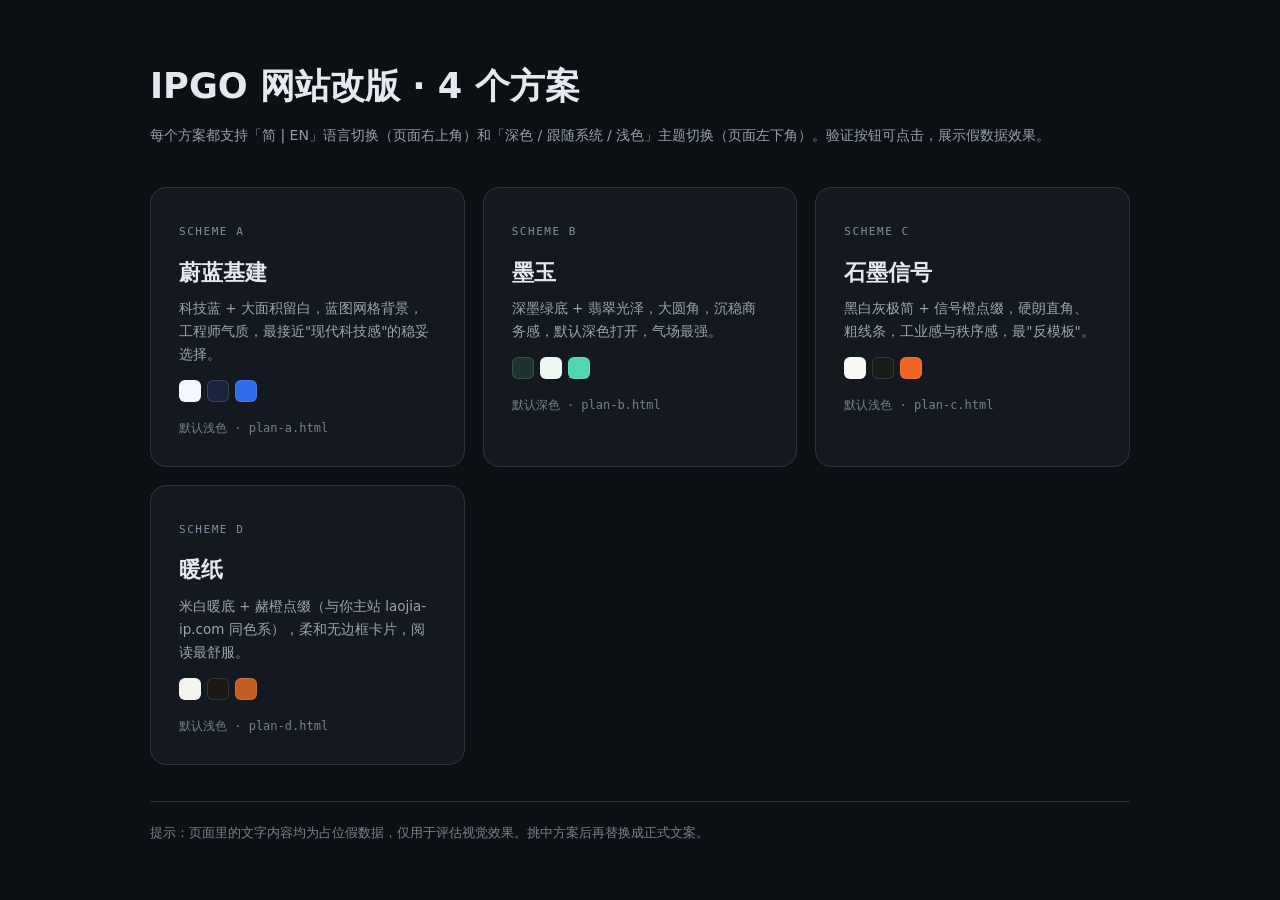
==== index.html @ 7c4a6e6f "init: 预览中心首页" ====
<!doctype html>
<html lang="zh-CN">
<head>
<meta charset="utf-8">
<meta name="viewport" content="width=device-width, initial-scale=1">
<title>IPGO 网站改版 · 方案预览中心</title>
<style>
  * { box-sizing: border-box; margin: 0; padding: 0; }
  body {
    font-family: system-ui, "Segoe UI", "PingFang SC", "Microsoft YaHei", sans-serif;
    background: oklch(0.17 0.01 250); color: oklch(0.93 0.01 250);
    min-height: 100vh; display: grid; place-items: center;
    padding: 48px 20px; line-height: 1.7;
  }
  main { width: min(980px, 100%); }
  h1 { font-size: clamp(1.6rem, 3vw, 2.2rem); font-weight: 800; margin-bottom: 8px; }
  .sub { color: oklch(0.7 0.02 250); font-size: 14px; margin-bottom: 40px; }
  .grid { display: grid; grid-template-columns: repeat(auto-fit, minmax(300px, 1fr)); gap: 18px; }
  a.plan {
    display: block; border: 1px solid oklch(0.32 0.02 250); border-radius: 16px;
    padding: 28px; color: inherit; text-decoration: none;
    background: oklch(0.21 0.015 250);
    transition: transform .2s ease, border-color .2s ease;
  }
  a.plan:hover { transform: translateY(-4px); border-color: oklch(0.6 0.1 250); }
  .tag { font-family: ui-monospace, Consolas, monospace; font-size: 11px; letter-spacing: .14em; color: oklch(0.65 0.03 250); text-transform: uppercase; }
  .name { font-size: 22px; font-weight: 700; margin: 10px 0 6px; }
  .desc { font-size: 13.5px; color: oklch(0.72 0.02 250); }
  .meta { margin-top: 16px; font-size: 12px; color: oklch(0.6 0.02 250); font-family: ui-monospace, Consolas, monospace; }
  .swatches { display: flex; gap: 6px; margin-top: 14px; }
  .swatches i { width: 22px; height: 22px; border-radius: 6px; display: block; border: 1px solid rgba(255,255,255,.12); }
  .tips { margin-top: 36px; font-size: 13px; color: oklch(0.6 0.02 250); border-top: 1px solid oklch(0.3 0.02 250); padding-top: 20px; }
</style>
</head>
<body>
<main>
  <h1>IPGO 网站改版 · 4 个方案</h1>
  <p class="sub">每个方案都支持「简 | EN」语言切换（页面右上角）和「深色 / 跟随系统 / 浅色」主题切换（页面左下角）。验证按钮可点击，展示假数据效果。</p>
  <div class="grid">
    <a class="plan" href="plan-a.html">
      <span class="tag">Scheme A</span>
      <div class="name">蔚蓝基建</div>
      <p class="desc">科技蓝 + 大面积留白，蓝图网格背景，工程师气质，最接近"现代科技感"的稳妥选择。</p>
      <div class="swatches"><i style="background:#f4f7fd"></i><i style="background:#1c2440"></i><i style="background:#2f6bed"></i></div>
      <p class="meta">默认浅色 · plan-a.html</p>
    </a>
    <a class="plan" href="plan-b.html">
      <span class="tag">Scheme B</span>
      <div class="name">墨玉</div>
      <p class="desc">深墨绿底 + 翡翠光泽，大圆角，沉稳商务感，默认深色打开，气场最强。</p>
      <div class="swatches"><i style="background:#1d3331"></i><i style="background:#eef6f3"></i><i style="background:#4fd6b4"></i></div>
      <p class="meta">默认深色 · plan-b.html</p>
    </a>
    <a class="plan" href="plan-c.html">
      <span class="tag">Scheme C</span>
      <div class="name">石墨信号</div>
      <p class="desc">黑白灰极简 + 信号橙点缀，硬朗直角、粗线条，工业感与秩序感，最"反模板"。</p>
      <div class="swatches"><i style="background:#f7f7f5"></i><i style="background:#1b1b1a"></i><i style="background:#f06423"></i></div>
      <p class="meta">默认浅色 · plan-c.html</p>
    </a>
    <a class="plan" href="plan-d.html">
      <span class="tag">Scheme D</span>
      <div class="name">暖纸</div>
      <p class="desc">米白暖底 + 赭橙点缀（与你主站 laojia-ip.com 同色系），柔和无边框卡片，阅读最舒服。</p>
      <div class="swatches"><i style="background:#f5f3f0"></i><i style="background:#1a1714"></i><i style="background:#c45c26"></i></div>
      <p class="meta">默认浅色 · plan-d.html</p>
    </a>
  </div>
  <p class="tips">提示：页面里的文字内容均为占位假数据，仅用于评估视觉效果。挑中方案后再替换成正式文案。</p>
</main>
</body>
</html>
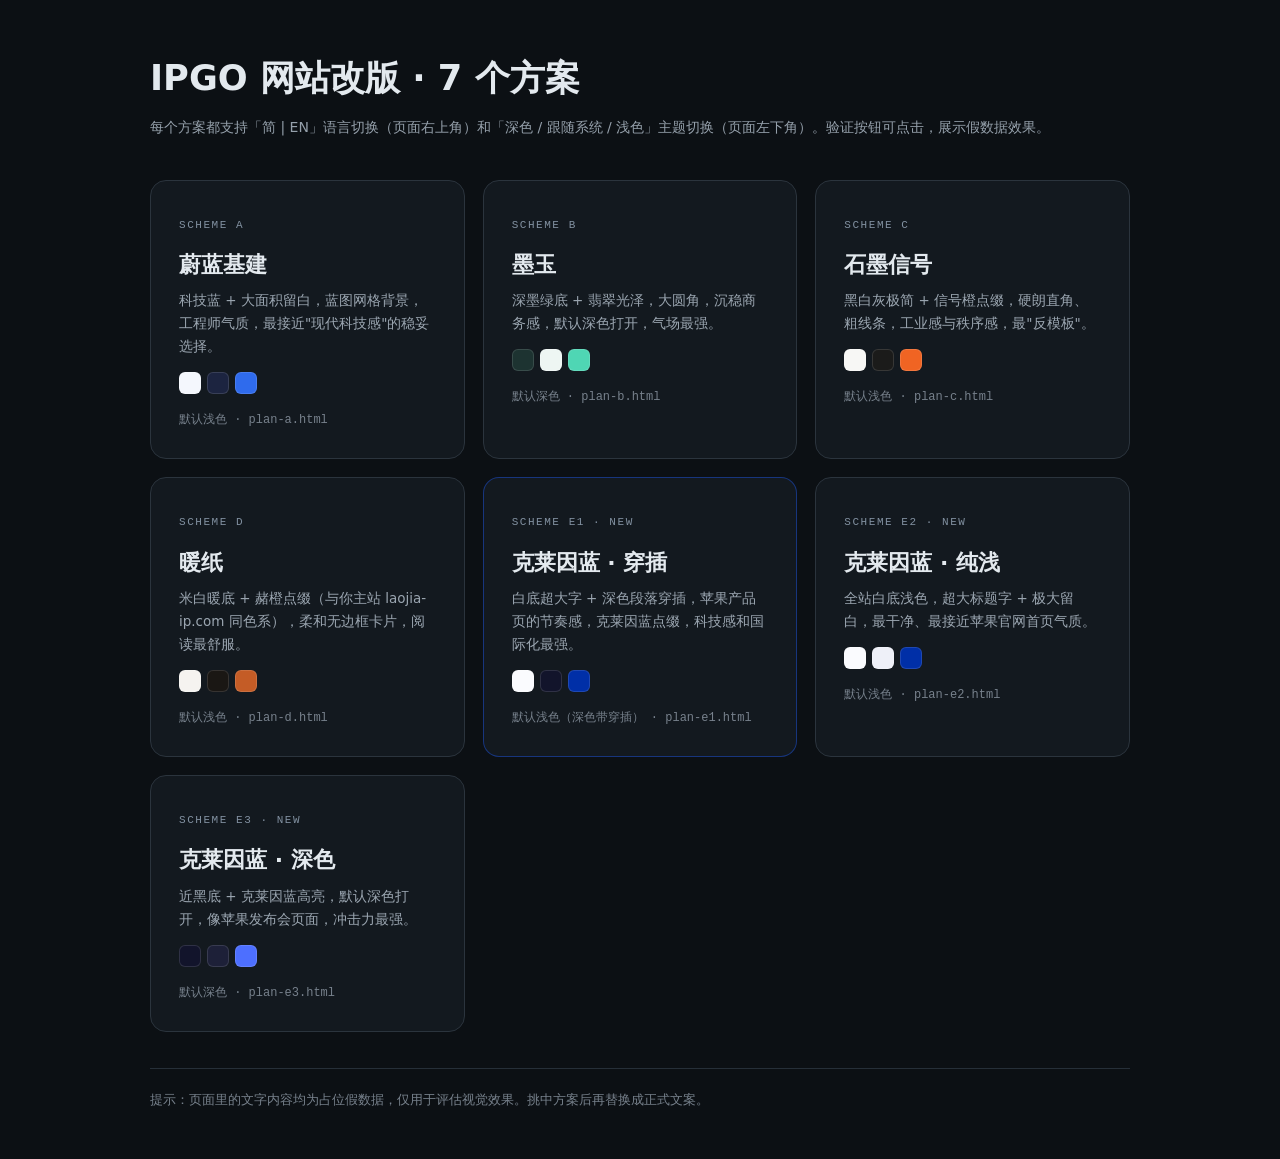
==== commit ac2ff056: "update: index.html" ====
--- a/index.html
+++ b/index.html
@@ -34,7 +34,7 @@
 </head>
 <body>
 <main>
-  <h1>IPGO 网站改版 · 4 个方案</h1>
+  <h1>IPGO 网站改版 · 7 个方案</h1>
   <p class="sub">每个方案都支持「简 | EN」语言切换（页面右上角）和「深色 / 跟随系统 / 浅色」主题切换（页面左下角）。验证按钮可点击，展示假数据效果。</p>
   <div class="grid">
     <a class="plan" href="plan-a.html">
@@ -65,6 +65,27 @@
       <div class="swatches"><i style="background:#f5f3f0"></i><i style="background:#1a1714"></i><i style="background:#c45c26"></i></div>
       <p class="meta">默认浅色 · plan-d.html</p>
     </a>
+    <a class="plan" href="plan-e1.html" style="border-color: oklch(0.45 0.19 264 / .6)">
+      <span class="tag">Scheme E1 · New</span>
+      <div class="name">克莱因蓝 · 穿插</div>
+      <p class="desc">白底超大字 + 深色段落穿插，苹果产品页的节奏感，克莱因蓝点缀，科技感和国际化最强。</p>
+      <div class="swatches"><i style="background:#fafbfe"></i><i style="background:#12142b"></i><i style="background:#002fa7"></i></div>
+      <p class="meta">默认浅色（深色带穿插） · plan-e1.html</p>
+    </a>
+    <a class="plan" href="plan-e2.html">
+      <span class="tag">Scheme E2 · New</span>
+      <div class="name">克莱因蓝 · 纯浅</div>
+      <p class="desc">全站白底浅色，超大标题字 + 极大留白，最干净、最接近苹果官网首页气质。</p>
+      <div class="swatches"><i style="background:#fafbfe"></i><i style="background:#eef0f8"></i><i style="background:#002fa7"></i></div>
+      <p class="meta">默认浅色 · plan-e2.html</p>
+    </a>
+    <a class="plan" href="plan-e3.html">
+      <span class="tag">Scheme E3 · New</span>
+      <div class="name">克莱因蓝 · 深色</div>
+      <p class="desc">近黑底 + 克莱因蓝高亮，默认深色打开，像苹果发布会页面，冲击力最强。</p>
+      <div class="swatches"><i style="background:#12142b"></i><i style="background:#1d2038"></i><i style="background:#4d6fff"></i></div>
+      <p class="meta">默认深色 · plan-e3.html</p>
+    </a>
   </div>
   <p class="tips">提示：页面里的文字内容均为占位假数据，仅用于评估视觉效果。挑中方案后再替换成正式文案。</p>
 </main>
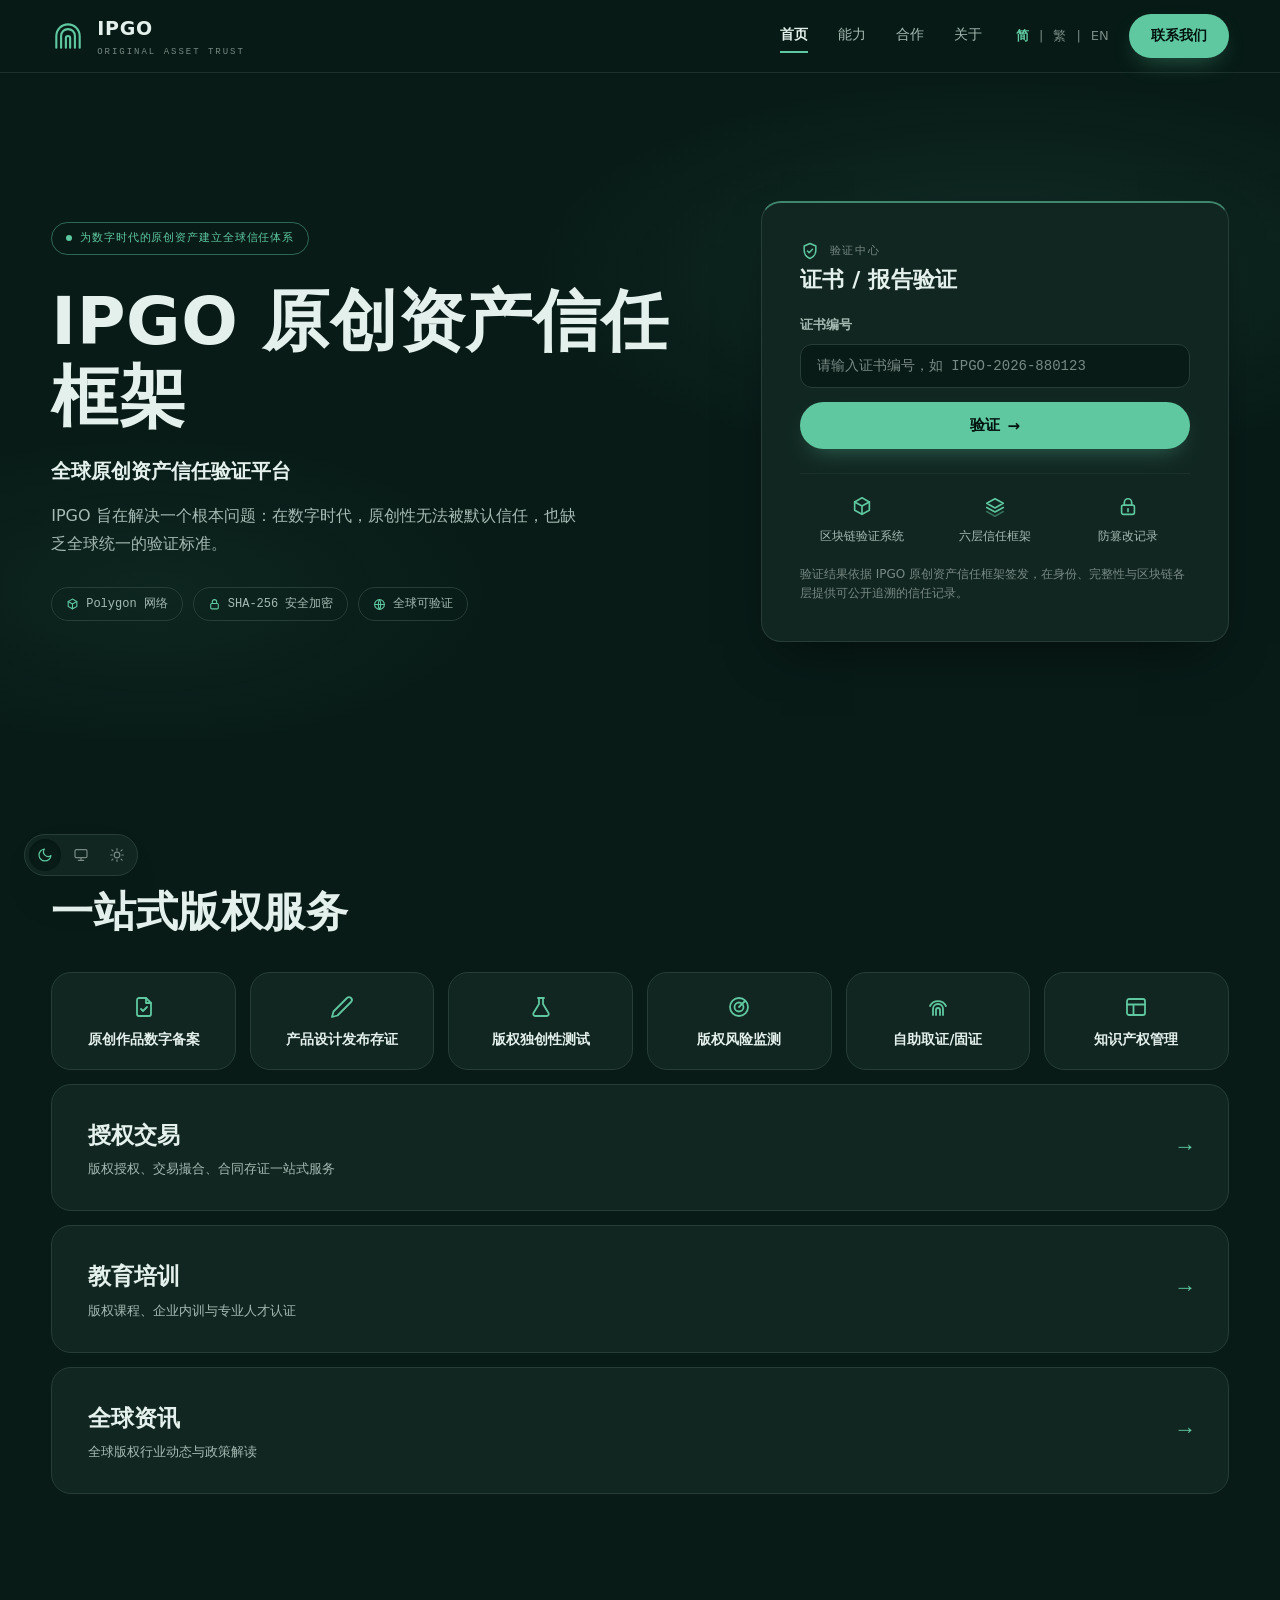
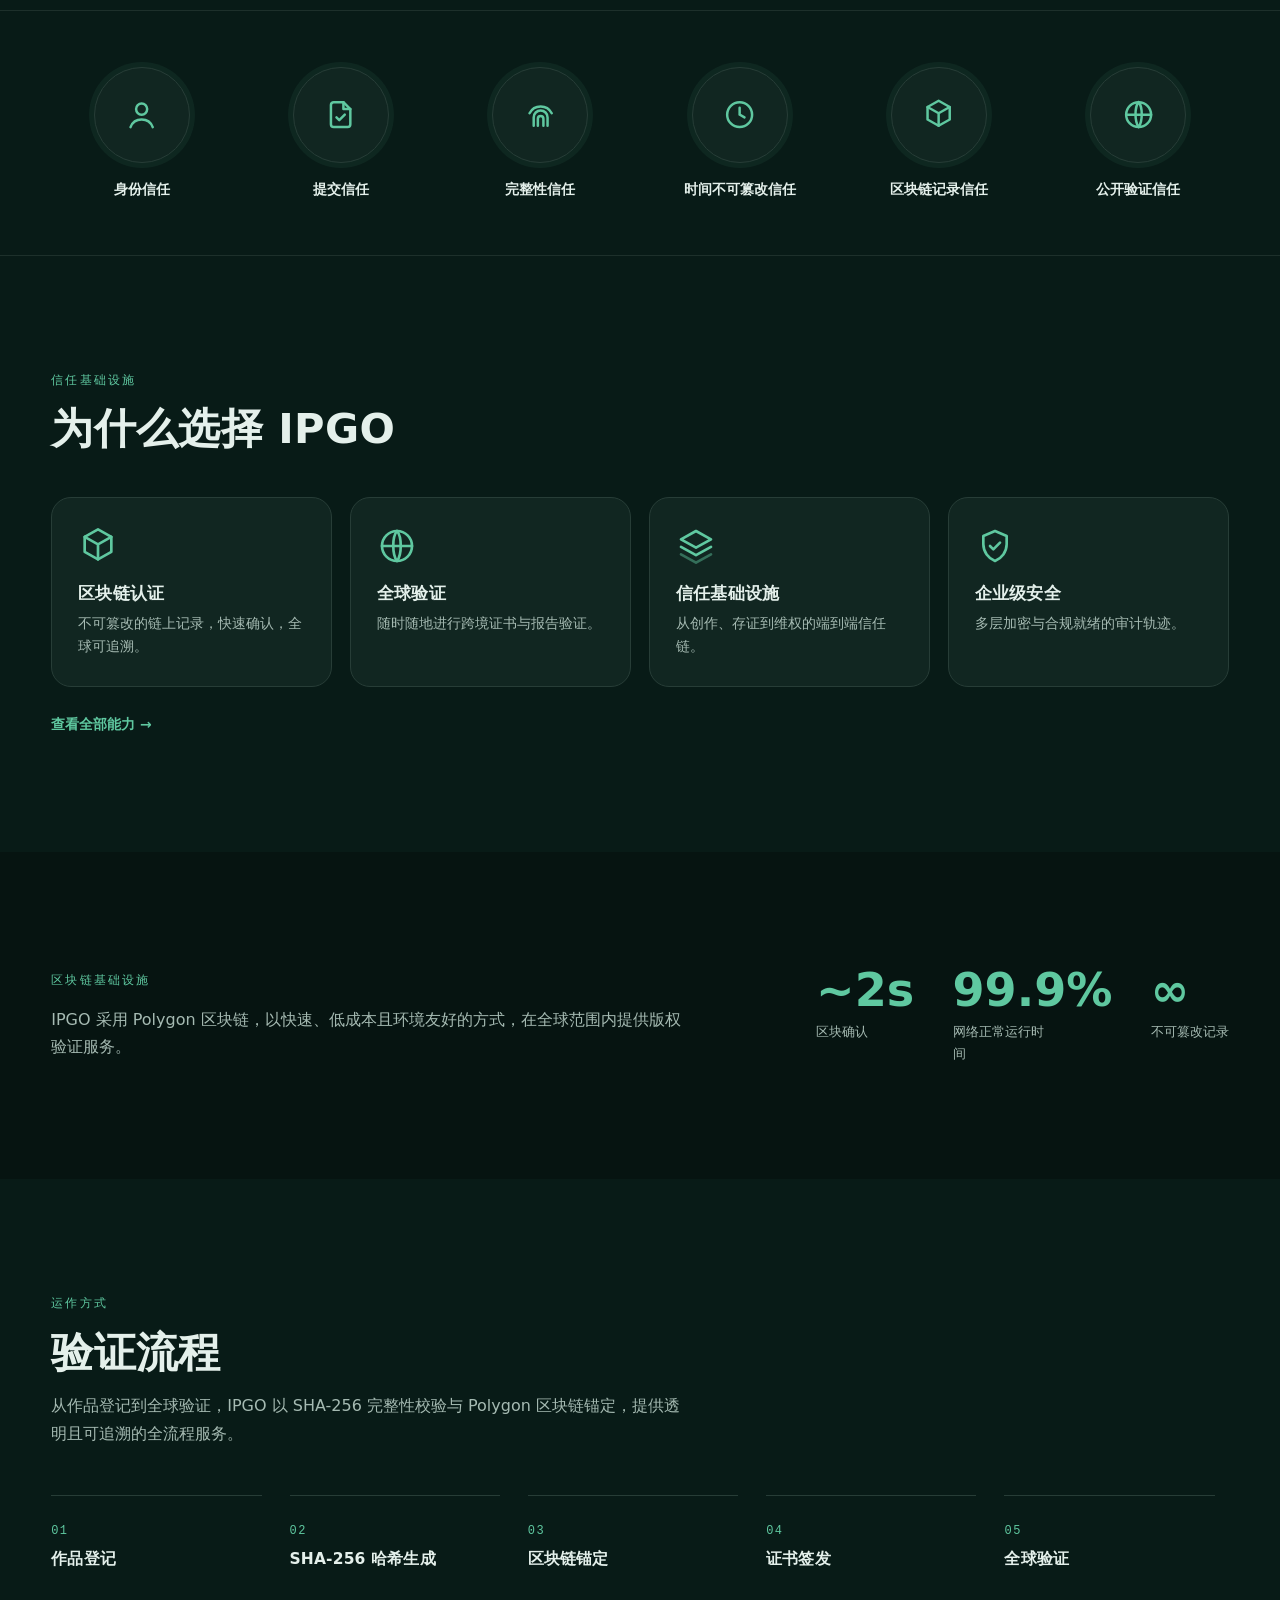
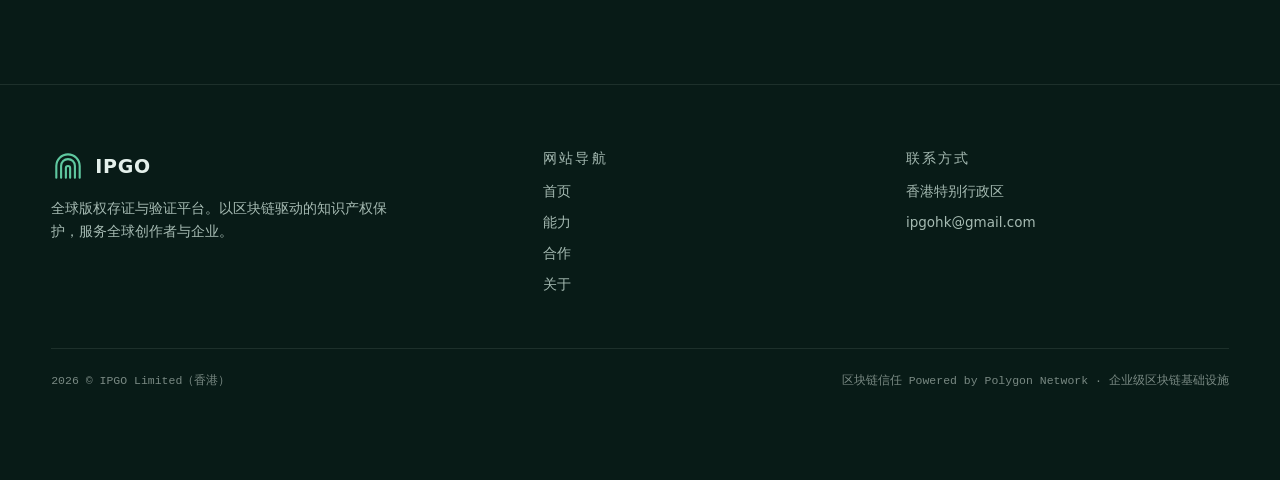
==== commit f27c83d6: "正式站上线：墨玉主题 4 页（首页/能力/合作/关于，三语言），移除全部预览方案页" ====
--- a/index.html
+++ b/index.html
@@ -1,93 +1,260 @@
 <!doctype html>
-<html lang="zh-CN">
+<html lang="zh-CN" data-default-theme="dark">
 <head>
 <meta charset="utf-8">
 <meta name="viewport" content="width=device-width, initial-scale=1">
-<title>IPGO 网站改版 · 方案预览中心</title>
-<style>
-  * { box-sizing: border-box; margin: 0; padding: 0; }
-  body {
-    font-family: system-ui, "Segoe UI", "PingFang SC", "Microsoft YaHei", sans-serif;
-    background: oklch(0.17 0.01 250); color: oklch(0.93 0.01 250);
-    min-height: 100vh; display: grid; place-items: center;
-    padding: 48px 20px; line-height: 1.7;
-  }
-  main { width: min(980px, 100%); }
-  h1 { font-size: clamp(1.6rem, 3vw, 2.2rem); font-weight: 800; margin-bottom: 8px; }
-  .sub { color: oklch(0.7 0.02 250); font-size: 14px; margin-bottom: 40px; }
-  .grid { display: grid; grid-template-columns: repeat(auto-fit, minmax(300px, 1fr)); gap: 18px; }
-  a.plan {
-    display: block; border: 1px solid oklch(0.32 0.02 250); border-radius: 16px;
-    padding: 28px; color: inherit; text-decoration: none;
-    background: oklch(0.21 0.015 250);
-    transition: transform .2s ease, border-color .2s ease;
-  }
-  a.plan:hover { transform: translateY(-4px); border-color: oklch(0.6 0.1 250); }
-  .tag { font-family: ui-monospace, Consolas, monospace; font-size: 11px; letter-spacing: .14em; color: oklch(0.65 0.03 250); text-transform: uppercase; }
-  .name { font-size: 22px; font-weight: 700; margin: 10px 0 6px; }
-  .desc { font-size: 13.5px; color: oklch(0.72 0.02 250); }
-  .meta { margin-top: 16px; font-size: 12px; color: oklch(0.6 0.02 250); font-family: ui-monospace, Consolas, monospace; }
-  .swatches { display: flex; gap: 6px; margin-top: 14px; }
-  .swatches i { width: 22px; height: 22px; border-radius: 6px; display: block; border: 1px solid rgba(255,255,255,.12); }
-  .tips { margin-top: 36px; font-size: 13px; color: oklch(0.6 0.02 250); border-top: 1px solid oklch(0.3 0.02 250); padding-top: 20px; }
-</style>
+<title>IPGO 原创资产信任框架 · 全球原创资产信任验证平台</title>
+<script>(function(){try{var t=localStorage.getItem('theme')||document.documentElement.getAttribute('data-default-theme')||'system';if(t==='light'||t==='dark')document.documentElement.setAttribute('data-theme',t);}catch(e){}})();</script>
+<link rel="stylesheet" href="assets/base.css">
+<link rel="stylesheet" href="assets/scheme.css">
 </head>
 <body>
-<main>
-  <h1>IPGO 网站改版 · 7 个方案</h1>
-  <p class="sub">每个方案都支持「简 | EN」语言切换（页面右上角）和「深色 / 跟随系统 / 浅色」主题切换（页面左下角）。验证按钮可点击，展示假数据效果。</p>
-  <div class="grid">
-    <a class="plan" href="plan-a.html">
-      <span class="tag">Scheme A</span>
-      <div class="name">蔚蓝基建</div>
-      <p class="desc">科技蓝 + 大面积留白，蓝图网格背景，工程师气质，最接近"现代科技感"的稳妥选择。</p>
-      <div class="swatches"><i style="background:#f4f7fd"></i><i style="background:#1c2440"></i><i style="background:#2f6bed"></i></div>
-      <p class="meta">默认浅色 · plan-a.html</p>
+
+<header class="site-header">
+  <div class="container">
+    <a class="brand" href="index.html">
+      <svg class="brand-mark" viewBox="0 0 32 32" fill="none" stroke="currentColor" stroke-width="2" stroke-linecap="round">
+        <path d="M5 27V16a11 11 0 0 1 22 0v11"/>
+        <path d="M9.5 27V16a6.5 6.5 0 0 1 13 0v11"/>
+        <path d="M14 27v-9a2 2 0 0 1 4 0v9"/>
+      </svg>
+      <span><span class="brand-name">IPGO</span><span class="brand-sub">Original Asset Trust</span></span>
     </a>
-    <a class="plan" href="plan-b.html">
-      <span class="tag">Scheme B</span>
-      <div class="name">墨玉</div>
-      <p class="desc">深墨绿底 + 翡翠光泽，大圆角，沉稳商务感，默认深色打开，气场最强。</p>
-      <div class="swatches"><i style="background:#1d3331"></i><i style="background:#eef6f3"></i><i style="background:#4fd6b4"></i></div>
-      <p class="meta">默认深色 · plan-b.html</p>
-    </a>
-    <a class="plan" href="plan-c.html">
-      <span class="tag">Scheme C</span>
-      <div class="name">石墨信号</div>
-      <p class="desc">黑白灰极简 + 信号橙点缀，硬朗直角、粗线条，工业感与秩序感，最"反模板"。</p>
-      <div class="swatches"><i style="background:#f7f7f5"></i><i style="background:#1b1b1a"></i><i style="background:#f06423"></i></div>
-      <p class="meta">默认浅色 · plan-c.html</p>
-    </a>
-    <a class="plan" href="plan-d.html">
-      <span class="tag">Scheme D</span>
-      <div class="name">暖纸</div>
-      <p class="desc">米白暖底 + 赭橙点缀（与你主站 laojia-ip.com 同色系），柔和无边框卡片，阅读最舒服。</p>
-      <div class="swatches"><i style="background:#f5f3f0"></i><i style="background:#1a1714"></i><i style="background:#c45c26"></i></div>
-      <p class="meta">默认浅色 · plan-d.html</p>
-    </a>
-    <a class="plan" href="plan-e1.html" style="border-color: oklch(0.45 0.19 264 / .6)">
-      <span class="tag">Scheme E1 · New</span>
-      <div class="name">克莱因蓝 · 穿插</div>
-      <p class="desc">白底超大字 + 深色段落穿插，苹果产品页的节奏感，克莱因蓝点缀，科技感和国际化最强。</p>
-      <div class="swatches"><i style="background:#fafbfe"></i><i style="background:#12142b"></i><i style="background:#002fa7"></i></div>
-      <p class="meta">默认浅色（深色带穿插） · plan-e1.html</p>
-    </a>
-    <a class="plan" href="plan-e2.html">
-      <span class="tag">Scheme E2 · New</span>
-      <div class="name">克莱因蓝 · 纯浅</div>
-      <p class="desc">全站白底浅色，超大标题字 + 极大留白，最干净、最接近苹果官网首页气质。</p>
-      <div class="swatches"><i style="background:#fafbfe"></i><i style="background:#eef0f8"></i><i style="background:#002fa7"></i></div>
-      <p class="meta">默认浅色 · plan-e2.html</p>
-    </a>
-    <a class="plan" href="plan-e3.html">
-      <span class="tag">Scheme E3 · New</span>
-      <div class="name">克莱因蓝 · 深色</div>
-      <p class="desc">近黑底 + 克莱因蓝高亮，默认深色打开，像苹果发布会页面，冲击力最强。</p>
-      <div class="swatches"><i style="background:#12142b"></i><i style="background:#1d2038"></i><i style="background:#4d6fff"></i></div>
-      <p class="meta">默认深色 · plan-e3.html</p>
-    </a>
+    <nav class="main-nav">
+      <a href="index.html" class="active" data-i18n="nav.home">首页</a>
+      <a href="capabilities.html" data-i18n="nav.cap">能力</a>
+      <a href="partnership.html" data-i18n="nav.partner">合作</a>
+      <a href="about.html" data-i18n="nav.about">关于</a>
+    </nav>
+    <div class="header-right">
+      <div class="lang-switch">
+        <button class="lang-btn active" data-lang="zh">简</button><span>|</span>
+        <button class="lang-btn" data-lang="tw">繁</button><span>|</span>
+        <button class="lang-btn" data-lang="en">EN</button>
+      </div>
+      <a class="btn btn-primary" href="mailto:ipgohk@gmail.com" data-i18n="header.cta">联系我们</a>
+    </div>
   </div>
-  <p class="tips">提示：页面里的文字内容均为占位假数据，仅用于评估视觉效果。挑中方案后再替换成正式文案。</p>
+</header>
+
+<main id="top">
+
+  <section class="hero" id="verify">
+    <div class="container">
+      <div class="rv">
+        <span class="badge" data-i18n="hero.badge">为数字时代的原创资产建立全球信任体系</span>
+        <h1 data-i18n="hero.title">IPGO 原创资产信任框架</h1>
+        <p class="hero-sub" data-i18n="hero.sub">全球原创资产信任验证平台</p>
+        <p class="hero-desc" data-i18n="hero.desc">IPGO 旨在解决一个根本问题：在数字时代，原创性无法被默认信任，也缺乏全球统一的验证标准。</p>
+        <div class="chips">
+          <span class="chip"><svg viewBox="0 0 24 24" fill="none" stroke="currentColor" stroke-width="2" stroke-linecap="round"><path d="M12 2l8 4.5v9L12 20l-8-4.5v-9z"/><path d="M12 11l8-4.5M12 11v9M12 11L4 6.5"/></svg><span data-i18n="hero.chip1">Polygon 网络</span></span>
+          <span class="chip"><svg viewBox="0 0 24 24" fill="none" stroke="currentColor" stroke-width="2" stroke-linecap="round"><rect x="5" y="10" width="14" height="10" rx="2"/><path d="M8 10V7a4 4 0 0 1 8 0v3"/></svg><span data-i18n="hero.chip2">SHA-256 安全加密</span></span>
+          <span class="chip"><svg viewBox="0 0 24 24" fill="none" stroke="currentColor" stroke-width="2" stroke-linecap="round"><circle cx="12" cy="12" r="9"/><path d="M3 12h18M12 3c3 3.5 3 14 0 18M12 3c-3 3.5-3 14 0 18"/></svg><span data-i18n="hero.chip3">全球可验证</span></span>
+        </div>
+      </div>
+
+      <div class="verify-card rv">
+        <div class="verify-card-head">
+          <svg viewBox="0 0 24 24" fill="none" stroke="currentColor" stroke-width="1.8" stroke-linecap="round" stroke-linejoin="round"><path d="M12 3l7 3v5c0 4.4-3 8.4-7 10-4-1.6-7-5.6-7-10V6z"/><path d="M9 12l2 2 4-4"/></svg>
+          <span class="card-kicker" data-i18n="card.kicker">验证中心</span>
+        </div>
+        <h3 data-i18n="card.title">证书 / 报告验证</h3>
+        <form id="verifyForm">
+          <label class="field-label" for="certNo" data-i18n="card.label">证书编号</label>
+          <input class="field-input" id="certNo" type="text" data-i18n-ph="card.ph" placeholder="请输入证书编号，如 IPGO-2026-880123">
+          <button class="btn btn-primary verify-btn" type="submit"><span data-i18n="card.btn">验证</span> →</button>
+        </form>
+        <div class="verify-result" id="verifyResult">
+          <div class="verify-result-inner">
+            <div class="result-box">
+              <div class="result-ok">
+                <svg viewBox="0 0 24 24" fill="none" stroke="currentColor" stroke-width="2" stroke-linecap="round" stroke-linejoin="round"><circle cx="12" cy="12" r="9"/><path d="M8.5 12.5l2.5 2.5 4.5-5"/></svg>
+                <span data-i18n="result.ok">验证通过</span>
+              </div>
+              <dl>
+                <dt data-i18n="result.no">证书编号</dt>
+                <dd>IPGO-2026-880123</dd>
+                <dd data-i18n="result.work">《星轨旅人》插画作品</dd>
+                <dd data-i18n="result.chain">已锚定 Polygon 区块 #78,452,190 · 2026-08-01 14:22</dd>
+                <dd data-i18n="result.hash">SHA-256 完整性校验一致</dd>
+              </dl>
+            </div>
+          </div>
+        </div>
+        <div class="mini-features">
+          <div class="mini-feature">
+            <svg viewBox="0 0 24 24" fill="none" stroke="currentColor" stroke-width="1.8" stroke-linecap="round" stroke-linejoin="round"><path d="M12 2l8 4.5v9L12 20l-8-4.5v-9z"/><path d="M12 11l8-4.5M12 11v9M12 11L4 6.5"/></svg>
+            <span data-i18n="card.f1">区块链验证系统</span>
+          </div>
+          <div class="mini-feature">
+            <svg viewBox="0 0 24 24" fill="none" stroke="currentColor" stroke-width="1.8" stroke-linecap="round" stroke-linejoin="round"><path d="M12 3l9 5-9 5-9-5z"/><path d="M3 12.5l9 5 9-5"/><path d="M3 17l9 5 9-5" opacity=".45"/></svg>
+            <span data-i18n="card.f2">六层信任框架</span>
+          </div>
+          <div class="mini-feature">
+            <svg viewBox="0 0 24 24" fill="none" stroke="currentColor" stroke-width="1.8" stroke-linecap="round" stroke-linejoin="round"><rect x="5" y="10" width="14" height="10" rx="2"/><path d="M8 10V7a4 4 0 0 1 8 0v3"/><path d="M12 14v3"/></svg>
+            <span data-i18n="card.f3">防篡改记录</span>
+          </div>
+        </div>
+        <p class="card-note" data-i18n="card.note">验证结果依据 IPGO 原创资产信任框架签发，在身份、完整性与区块链各层提供可公开追溯的信任记录。</p>
+      </div>
+    </div>
+  </section>
+
+  <section class="section" id="services">
+    <div class="container">
+      <p class="kicker rv" data-i18n="svc.kicker">服务入口</p>
+      <h2 class="section-title rv" data-i18n="svc.title">一站式版权服务</h2>
+      <div class="svc-grid rv" style="margin-top:36px">
+        <a class="svc-btn" href="javascript:void(0)">
+          <svg viewBox="0 0 24 24" fill="none" stroke="currentColor" stroke-width="1.8" stroke-linecap="round" stroke-linejoin="round"><path d="M14 3H7a2 2 0 0 0-2 2v14a2 2 0 0 0 2 2h10a2 2 0 0 0 2-2V8z"/><path d="M14 3v5h5"/><path d="M9 14l2 2 4-4"/></svg>
+          <span data-i18n="svc.1">原创作品数字备案</span>
+        </a>
+        <a class="svc-btn" href="javascript:void(0)">
+          <svg viewBox="0 0 24 24" fill="none" stroke="currentColor" stroke-width="1.8" stroke-linecap="round" stroke-linejoin="round"><path d="M17 3a2.8 2.8 0 1 1 4 4L7.5 20.5 2 22l1.5-5.5z"/></svg>
+          <span data-i18n="svc.2">产品设计发布存证</span>
+        </a>
+        <a class="svc-btn" href="javascript:void(0)">
+          <svg viewBox="0 0 24 24" fill="none" stroke="currentColor" stroke-width="1.8" stroke-linecap="round" stroke-linejoin="round"><path d="M9 3h6"/><path d="M10 3v6L4.5 18a2 2 0 0 0 1.8 3h11.4a2 2 0 0 0 1.8-3L14 9V3"/></svg>
+          <span data-i18n="svc.3">版权独创性测试</span>
+        </a>
+        <a class="svc-btn" href="javascript:void(0)">
+          <svg viewBox="0 0 24 24" fill="none" stroke="currentColor" stroke-width="1.8" stroke-linecap="round"><circle cx="12" cy="12" r="9"/><circle cx="12" cy="12" r="4.5"/><path d="M12 12l6-6"/></svg>
+          <span data-i18n="svc.4">版权风险监测</span>
+        </a>
+        <a class="svc-btn" href="javascript:void(0)">
+          <svg viewBox="0 0 24 24" fill="none" stroke="currentColor" stroke-width="1.8" stroke-linecap="round"><path d="M7 20v-6a5 5 0 0 1 10 0v6"/><path d="M10 20v-5a2 2 0 0 1 4 0v5"/><path d="M4 11a9 9 0 0 1 16 0"/></svg>
+          <span data-i18n="svc.5">自助取证/固证</span>
+        </a>
+        <a class="svc-btn" href="javascript:void(0)">
+          <svg viewBox="0 0 24 24" fill="none" stroke="currentColor" stroke-width="1.8" stroke-linecap="round"><rect x="3" y="4" width="18" height="16" rx="2"/><path d="M3 9.5h18M9.5 9.5V20"/></svg>
+          <span data-i18n="svc.6">知识产权管理</span>
+        </a>
+      </div>
+      <div class="svc-wide rv">
+        <a class="svc-wide-btn" href="javascript:void(0)">
+          <span><span class="sw-title" data-i18n="svc.w1t">授权交易</span><span class="sw-sub" style="display:block" data-i18n="svc.w1s">版权授权、交易撮合、合同存证一站式服务</span></span>
+          <span class="sw-arrow">→</span>
+        </a>
+        <a class="svc-wide-btn" href="javascript:void(0)">
+          <span><span class="sw-title" data-i18n="svc.w2t">教育培训</span><span class="sw-sub" style="display:block" data-i18n="svc.w2s">版权课程、企业内训与专业人才认证</span></span>
+          <span class="sw-arrow">→</span>
+        </a>
+        <a class="svc-wide-btn" href="javascript:void(0)">
+          <span><span class="sw-title" data-i18n="svc.w3t">全球资讯</span><span class="sw-sub" style="display:block" data-i18n="svc.w3s">全球版权行业动态与政策解读</span></span>
+          <span class="sw-arrow">→</span>
+        </a>
+      </div>
+    </div>
+  </section>
+
+  <section class="trust-strip">
+    <div class="container">
+      <div class="trust-grid">
+        <div class="trust-item rv"><div class="trust-icon"><svg viewBox="0 0 24 24" fill="none" stroke="currentColor" stroke-width="1.8" stroke-linecap="round"><circle cx="12" cy="8" r="4"/><path d="M4 21c1.5-4 5-5.5 8-5.5s6.5 1.5 8 5.5"/></svg></div><span class="trust-label" data-i18n="trust.1">身份信任</span></div>
+        <div class="trust-item rv"><div class="trust-icon"><svg viewBox="0 0 24 24" fill="none" stroke="currentColor" stroke-width="1.8" stroke-linecap="round" stroke-linejoin="round"><path d="M14 3H7a2 2 0 0 0-2 2v14a2 2 0 0 0 2 2h10a2 2 0 0 0 2-2V8z"/><path d="M14 3v5h5"/><path d="M9 14l2 2 4-4"/></svg></div><span class="trust-label" data-i18n="trust.2">提交信任</span></div>
+        <div class="trust-item rv"><div class="trust-icon"><svg viewBox="0 0 24 24" fill="none" stroke="currentColor" stroke-width="1.8" stroke-linecap="round"><path d="M7 20v-6a5 5 0 0 1 10 0v6"/><path d="M10 20v-5a2 2 0 0 1 4 0v5"/><path d="M4 11a9 9 0 0 1 16 0"/></svg></div><span class="trust-label" data-i18n="trust.3">完整性信任</span></div>
+        <div class="trust-item rv"><div class="trust-icon"><svg viewBox="0 0 24 24" fill="none" stroke="currentColor" stroke-width="1.8" stroke-linecap="round"><circle cx="12" cy="12" r="9"/><path d="M12 7v5l3.5 2"/></svg></div><span class="trust-label" data-i18n="trust.4">时间不可篡改信任</span></div>
+        <div class="trust-item rv"><div class="trust-icon"><svg viewBox="0 0 24 24" fill="none" stroke="currentColor" stroke-width="1.8" stroke-linecap="round" stroke-linejoin="round"><path d="M12 2l8 4.5v9L12 20l-8-4.5v-9z"/><path d="M12 11l8-4.5M12 11v9M12 11L4 6.5"/></svg></div><span class="trust-label" data-i18n="trust.5">区块链记录信任</span></div>
+        <div class="trust-item rv"><div class="trust-icon"><svg viewBox="0 0 24 24" fill="none" stroke="currentColor" stroke-width="1.8" stroke-linecap="round"><circle cx="12" cy="12" r="9"/><path d="M3 12h18M12 3c3 3.5 3 14 0 18M12 3c-3 3.5-3 14 0 18"/></svg></div><span class="trust-label" data-i18n="trust.6">公开验证信任</span></div>
+      </div>
+    </div>
+  </section>
+
+  <section class="section" id="why">
+    <div class="container">
+      <p class="kicker rv" data-i18n="why.kicker">信任基础设施</p>
+      <h2 class="section-title rv" data-i18n="why.title">为什么选择 IPGO</h2>
+      <div class="cards-4">
+        <div class="card rv">
+          <div class="card-icon"><svg viewBox="0 0 24 24" fill="none" stroke="currentColor" stroke-width="1.6" stroke-linecap="round" stroke-linejoin="round"><path d="M12 2l8 4.5v9L12 20l-8-4.5v-9z"/><path d="M12 11l8-4.5M12 11v9M12 11L4 6.5"/></svg></div>
+          <h3 data-i18n="why.1t">区块链认证</h3>
+          <p data-i18n="why.1d">不可篡改的链上记录，快速确认，全球可追溯。</p>
+        </div>
+        <div class="card rv">
+          <div class="card-icon"><svg viewBox="0 0 24 24" fill="none" stroke="currentColor" stroke-width="1.6" stroke-linecap="round"><circle cx="12" cy="12" r="9"/><path d="M3 12h18M12 3c3 3.5 3 14 0 18M12 3c-3 3.5-3 14 0 18"/></svg></div>
+          <h3 data-i18n="why.2t">全球验证</h3>
+          <p data-i18n="why.2d">随时随地进行跨境证书与报告验证。</p>
+        </div>
+        <div class="card rv">
+          <div class="card-icon"><svg viewBox="0 0 24 24" fill="none" stroke="currentColor" stroke-width="1.6" stroke-linecap="round" stroke-linejoin="round"><path d="M12 3l9 5-9 5-9-5z"/><path d="M3 12.5l9 5 9-5"/><path d="M3 17l9 5 9-5" opacity=".45"/></svg></div>
+          <h3 data-i18n="why.3t">信任基础设施</h3>
+          <p data-i18n="why.3d">从创作、存证到维权的端到端信任链。</p>
+        </div>
+        <div class="card rv">
+          <div class="card-icon"><svg viewBox="0 0 24 24" fill="none" stroke="currentColor" stroke-width="1.6" stroke-linecap="round" stroke-linejoin="round"><path d="M12 3l7 3v5c0 4.4-3 8.4-7 10-4-1.6-7-5.6-7-10V6z"/><path d="M9 12l2 2 4-4"/></svg></div>
+          <h3 data-i18n="why.4t">企业级安全</h3>
+          <p data-i18n="why.4d">多层加密与合规就绪的审计轨迹。</p>
+        </div>
+      </div>
+      <a class="more-link rv" href="capabilities.html" data-i18n="idx.more">查看全部能力 →</a>
+    </div>
+  </section>
+
+  <section class="section section-alt chain-band">
+    <div class="container">
+      <div class="rv">
+        <p class="kicker" data-i18n="chain.kicker">区块链基础设施</p>
+        <p class="section-desc" data-i18n="chain.desc">IPGO 采用 Polygon 区块链，以快速、低成本且环境友好的方式，在全球范围内提供版权验证服务。</p>
+      </div>
+      <div class="stats rv">
+        <div><div class="stat-num">~2s</div><div class="stat-label" data-i18n="chain.s1">区块确认</div></div>
+        <div><div class="stat-num">99.9%</div><div class="stat-label" data-i18n="chain.s2">网络正常运行时间</div></div>
+        <div><div class="stat-num">∞</div><div class="stat-label" data-i18n="chain.s3">不可篡改记录</div></div>
+      </div>
+    </div>
+  </section>
+
+  <section class="section" id="flow">
+    <div class="container">
+      <p class="kicker rv" data-i18n="flow.kicker">运作方式</p>
+      <h2 class="section-title rv" data-i18n="flow.title">验证流程</h2>
+      <p class="section-desc rv" data-i18n="flow.desc">从作品登记到全球验证，IPGO 以 SHA-256 完整性校验与 Polygon 区块链锚定，提供透明且可追溯的全流程服务。</p>
+      <div class="flow-steps">
+        <div class="flow-step rv"><h3 data-i18n="flow.1">作品登记</h3></div>
+        <div class="flow-step rv"><h3 data-i18n="flow.2">SHA-256 哈希生成</h3></div>
+        <div class="flow-step rv"><h3 data-i18n="flow.3">区块链锚定</h3></div>
+        <div class="flow-step rv"><h3 data-i18n="flow.4">证书签发</h3></div>
+        <div class="flow-step rv"><h3 data-i18n="flow.5">全球验证</h3></div>
+      </div>
+    </div>
+  </section>
+
 </main>
+
+<footer class="site-footer">
+  <div class="container">
+    <div class="footer-grid">
+      <div>
+        <div class="footer-brand">
+          <svg class="brand-mark" viewBox="0 0 32 32" fill="none" stroke="currentColor" stroke-width="2" stroke-linecap="round">
+            <path d="M5 27V16a11 11 0 0 1 22 0v11"/>
+            <path d="M9.5 27V16a6.5 6.5 0 0 1 13 0v11"/>
+            <path d="M14 27v-9a2 2 0 0 1 4 0v9"/>
+          </svg>
+          <span class="brand-name">IPGO</span>
+        </div>
+        <p class="footer-tag" data-i18n="footer.tag">全球版权存证与验证平台。以区块链驱动的知识产权保护，服务全球创作者与企业。</p>
+      </div>
+      <div class="footer-col">
+        <p class="footer-h" data-i18n="footer.nav">网站导航</p>
+        <a href="index.html" data-i18n="nav.home">首页</a>
+        <a href="capabilities.html" data-i18n="nav.cap">能力</a>
+        <a href="partnership.html" data-i18n="nav.partner">合作</a>
+        <a href="about.html" data-i18n="nav.about">关于</a>
+      </div>
+      <div class="footer-col">
+        <p class="footer-h" data-i18n="footer.contact">联系方式</p>
+        <p data-i18n="footer.loc">香港特别行政区</p>
+        <a href="mailto:ipgohk@gmail.com">ipgohk@gmail.com</a>
+      </div>
+    </div>
+    <div class="footer-bottom">
+      <span data-i18n="footer.rights">2026 © IPGO Limited（香港）</span>
+      <span data-i18n="footer.chain">区块链信任 Powered by Polygon Network · 企业级区块链基础设施</span>
+    </div>
+  </div>
+</footer>
+
+<script src="assets/shared.js"></script>
 </body>
 </html>
--- a/assets/base.css
+++ b/assets/base.css
@@ -0,0 +1,405 @@
+/* IPGO 改版预览 — 共享布局骨架（配色由各方案文件的 tokens 决定） */
+* { box-sizing: border-box; margin: 0; padding: 0; }
+
+html { scroll-behavior: smooth; }
+
+body {
+  background: var(--bg);
+  color: var(--text);
+  font-family: var(--font-body);
+  font-size: 16px;
+  line-height: 1.7;
+  -webkit-font-smoothing: antialiased;
+  transition: background .35s ease, color .35s ease;
+}
+
+::selection { background: var(--accent); color: var(--accent-contrast); }
+
+.container { width: min(1180px, 92vw); margin-inline: auto; }
+
+h1, h2, h3 { font-family: var(--font-display); line-height: 1.15; letter-spacing: var(--ls-display, -0.01em); }
+
+a { color: inherit; text-decoration: none; }
+
+/* ---------- Header ---------- */
+.site-header {
+  position: sticky; top: 0; z-index: 50;
+  background: color-mix(in oklch, var(--bg) 82%, transparent);
+  backdrop-filter: blur(14px);
+  -webkit-backdrop-filter: blur(14px);
+  border-bottom: 1px solid var(--border-light);
+}
+.site-header .container {
+  display: flex; align-items: center; gap: 32px;
+  height: 72px;
+}
+.brand { display: flex; align-items: center; gap: 12px; margin-right: auto; }
+.brand-mark { width: 34px; height: 34px; color: var(--accent); flex: none; }
+.brand-name { font-family: var(--font-display); font-weight: 700; font-size: 19px; letter-spacing: .04em; }
+.brand-sub { display: block; font-family: var(--font-mono); font-size: 9px; letter-spacing: .22em; color: var(--text-muted); text-transform: uppercase; }
+
+.main-nav { display: flex; gap: 30px; }
+.main-nav a {
+  font-size: 14px; color: var(--text-secondary);
+  padding: 4px 0; border-bottom: 2px solid transparent;
+  transition: color .2s, border-color .2s;
+}
+.main-nav a:hover { color: var(--text); border-bottom-color: var(--accent); }
+
+.header-right { display: flex; align-items: center; gap: 18px; }
+
+.lang-switch {
+  display: flex; align-items: center; gap: 8px;
+  font-size: 13px; color: var(--text-muted);
+}
+.lang-btn {
+  border: 0; background: none; cursor: pointer;
+  font: inherit; color: var(--text-muted); padding: 2px 2px;
+  transition: color .2s;
+}
+.lang-btn.active { color: var(--accent); font-weight: 700; }
+.lang-btn:hover { color: var(--text); }
+
+.btn {
+  display: inline-flex; align-items: center; justify-content: center; gap: 8px;
+  font-family: var(--font-body); font-weight: 600; font-size: 14px;
+  border: 0; cursor: pointer;
+  border-radius: var(--radius-pill);
+  padding: 10px 22px;
+  transition: transform .18s ease, box-shadow .18s ease, background .18s ease, color .18s ease;
+}
+.btn-primary { background: var(--accent); color: var(--accent-contrast); box-shadow: var(--shadow-btn, none); }
+.btn-primary:hover { background: var(--accent-strong); transform: translateY(-1px); }
+.btn-ghost { background: transparent; color: var(--text); border: 1px solid var(--border); }
+.btn-ghost:hover { border-color: var(--accent); color: var(--accent); }
+
+/* ---------- Hero ---------- */
+.hero {
+  position: relative;
+  padding: clamp(72px, 10vw, 128px) 0 clamp(56px, 8vw, 96px);
+  background: var(--hero-bg, var(--bg));
+  overflow: hidden;
+}
+.hero .container {
+  display: grid; grid-template-columns: 1.15fr .85fr;
+  gap: clamp(40px, 6vw, 88px); align-items: center;
+  position: relative; z-index: 1;
+}
+.badge {
+  display: inline-flex; align-items: center; gap: 8px;
+  font-family: var(--font-mono); font-size: 11px; letter-spacing: .08em;
+  color: var(--accent);
+  border: 1px solid color-mix(in oklch, var(--accent) 45%, transparent);
+  border-radius: var(--radius-pill);
+  padding: 6px 14px;
+  margin-bottom: 28px;
+}
+.badge::before { content: ""; width: 6px; height: 6px; border-radius: 50%; background: var(--accent); }
+
+.hero h1 {
+  font-size: clamp(2.5rem, 5.2vw, 4.2rem);
+  font-weight: 800;
+  margin-bottom: 18px;
+  max-width: 14ch;
+}
+.hero-sub { font-size: clamp(1.05rem, 1.6vw, 1.3rem); font-weight: 600; color: var(--text); margin-bottom: 14px; }
+.hero-desc { color: var(--text-secondary); max-width: 52ch; margin-bottom: 30px; }
+
+.chips { display: flex; flex-wrap: wrap; gap: 10px; }
+.chip {
+  font-family: var(--font-mono); font-size: 12px;
+  color: var(--text-secondary);
+  border: 1px solid var(--border);
+  border-radius: var(--radius-pill);
+  padding: 6px 14px;
+  display: inline-flex; align-items: center; gap: 7px;
+}
+.chip svg { width: 13px; height: 13px; color: var(--accent); }
+
+/* 验证卡片 */
+.verify-card {
+  background: var(--surface);
+  border: 1px solid var(--border);
+  border-radius: var(--radius);
+  box-shadow: var(--shadow);
+  padding: clamp(26px, 3vw, 38px);
+}
+.verify-card-head { display: flex; align-items: center; gap: 10px; margin-bottom: 6px; }
+.verify-card-head svg { width: 20px; height: 20px; color: var(--accent); }
+.card-kicker { font-family: var(--font-mono); font-size: 11px; letter-spacing: .14em; text-transform: uppercase; color: var(--text-muted); }
+.verify-card h3 { font-size: 22px; font-weight: 700; margin-bottom: 22px; }
+
+.field-label { display: block; font-size: 13px; font-weight: 600; color: var(--text-secondary); margin-bottom: 8px; }
+.field-input {
+  width: 100%;
+  font-family: var(--font-mono); font-size: 14px;
+  color: var(--text);
+  background: var(--bg);
+  border: 1px solid var(--border);
+  border-radius: var(--radius-sm);
+  padding: 13px 16px;
+  outline: none;
+  transition: border-color .2s, box-shadow .2s;
+  margin-bottom: 14px;
+}
+.field-input:focus { border-color: var(--accent); box-shadow: 0 0 0 3px color-mix(in oklch, var(--accent) 22%, transparent); }
+.field-input::placeholder { color: var(--text-muted); }
+.verify-btn { width: 100%; padding: 14px; font-size: 15px; }
+
+.verify-result {
+  display: grid; grid-template-rows: 0fr; opacity: 0;
+  transition: grid-template-rows .45s cubic-bezier(.16,1,.3,1), opacity .35s ease, margin .35s ease;
+  margin-top: 0;
+}
+.verify-result.show { grid-template-rows: 1fr; opacity: 1; margin-top: 18px; }
+.verify-result-inner { overflow: hidden; }
+.result-box {
+  border: 1px solid color-mix(in oklch, var(--ok, var(--accent)) 40%, transparent);
+  background: color-mix(in oklch, var(--ok, var(--accent)) 8%, transparent);
+  border-radius: var(--radius-sm);
+  padding: 16px 18px;
+  font-size: 13px;
+}
+.result-ok { display: flex; align-items: center; gap: 8px; font-weight: 700; color: var(--ok, var(--accent)); margin-bottom: 8px; font-size: 14px; }
+.result-ok svg { width: 16px; height: 16px; }
+.result-box dl { display: grid; gap: 4px; color: var(--text-secondary); }
+.result-box dt { font-family: var(--font-mono); font-size: 11px; color: var(--text-muted); }
+.result-box dd { color: var(--text); }
+
+.mini-features {
+  display: grid; grid-template-columns: repeat(3, 1fr); gap: 10px;
+  margin-top: 24px; padding-top: 22px;
+  border-top: 1px solid var(--border-light);
+}
+.mini-feature { text-align: center; font-size: 12px; color: var(--text-secondary); display: grid; gap: 8px; justify-items: center; }
+.mini-feature svg { width: 22px; height: 22px; color: var(--accent); }
+
+.card-note { font-size: 12px; color: var(--text-muted); margin-top: 18px; line-height: 1.6; }
+
+/* ---------- 区块通用 ---------- */
+.section { padding: clamp(64px, 9vw, 120px) 0; }
+.section-alt { background: var(--bg-2); }
+.kicker {
+  font-family: var(--font-mono); font-size: 12px; letter-spacing: .18em; text-transform: uppercase;
+  color: var(--accent); margin-bottom: 14px;
+}
+.section-title { font-size: clamp(1.8rem, 3.4vw, 2.6rem); font-weight: 800; margin-bottom: 16px; }
+.section-desc { color: var(--text-secondary); max-width: 62ch; }
+
+/* 六层信任带 */
+.trust-strip { border-block: 1px solid var(--border-light); }
+.trust-grid {
+  display: grid; grid-template-columns: repeat(6, 1fr); gap: 18px;
+  padding: clamp(36px, 5vw, 56px) 0;
+}
+.trust-item { display: grid; justify-items: center; gap: 16px; text-align: center; }
+.trust-icon {
+  width: clamp(76px, 7.5vw, 98px); height: clamp(76px, 7.5vw, 98px); border-radius: 50%;
+  display: grid; place-items: center;
+  border: 1px solid var(--border);
+  background: var(--surface);
+  color: var(--accent);
+  box-shadow: inset 0 0 0 6px color-mix(in oklch, var(--accent) 7%, transparent);
+}
+.trust-icon svg { width: clamp(28px, 2.6vw, 36px); height: clamp(28px, 2.6vw, 36px); }
+.trust-label { font-size: 14px; font-weight: 600; color: var(--text); line-height: 1.45; }
+
+/* Why 卡片 */
+.cards-4 { display: grid; grid-template-columns: repeat(auto-fit, minmax(230px, 1fr)); gap: 18px; margin-top: 44px; }
+.cards-3 { display: grid; grid-template-columns: repeat(auto-fit, minmax(260px, 1fr)); gap: 18px; }
+.card {
+  background: var(--surface);
+  border: 1px solid var(--border);
+  border-radius: var(--radius);
+  padding: 28px 26px;
+  transition: transform .2s ease, border-color .2s ease, box-shadow .2s ease;
+}
+.card:hover { transform: translateY(-3px); border-color: color-mix(in oklch, var(--accent) 50%, var(--border)); box-shadow: var(--shadow); }
+.card-icon { width: 40px; height: 40px; color: var(--accent); margin-bottom: 18px; }
+.card-icon svg { width: 100%; height: 100%; }
+.card h3 { font-size: 17px; font-weight: 700; margin-bottom: 8px; }
+.card p { font-size: 13.5px; color: var(--text-secondary); }
+
+/* 区块链数据带 */
+.chain-band .container { display: grid; grid-template-columns: 1.2fr .8fr; gap: clamp(36px, 6vw, 80px); align-items: center; }
+.stats { display: grid; grid-template-columns: repeat(3, auto); gap: clamp(20px, 3vw, 44px); justify-content: end; }
+.stat-num { font-family: var(--font-display); font-size: clamp(2rem, 3.6vw, 3rem); font-weight: 800; color: var(--accent); line-height: 1; margin-bottom: 8px; }
+.stat-label { font-size: 12.5px; color: var(--text-secondary); max-width: 12ch; }
+
+/* 能力卡片 */
+.cards-6 { display: grid; grid-template-columns: repeat(auto-fit, minmax(300px, 1fr)); gap: 18px; margin-top: 44px; }
+.cap-card { display: flex; gap: 16px; align-items: flex-start; }
+.cap-num { font-family: var(--font-mono); font-size: 12px; color: var(--accent); letter-spacing: .1em; padding-top: 4px; flex: none; }
+
+/* 合作 */
+.partner-box { text-align: center; max-width: 760px; margin-inline: auto; }
+.partner-logos { display: flex; align-items: center; justify-content: center; gap: clamp(24px, 5vw, 56px); margin-top: 40px; flex-wrap: wrap; }
+.partner-entity {
+  font-family: var(--font-display); font-weight: 700; font-size: 19px;
+  border: 1px solid var(--border); border-radius: var(--radius);
+  padding: 20px 34px; background: var(--surface);
+}
+.partner-x { font-family: var(--font-mono); color: var(--accent); font-size: 22px; }
+
+/* 流程 */
+.flow-steps { display: grid; grid-template-columns: repeat(5, 1fr); gap: 14px; margin-top: 48px; counter-reset: step; }
+.flow-step { position: relative; padding-top: 26px; }
+.flow-step::before {
+  counter-increment: step;
+  content: "0" counter(step);
+  font-family: var(--font-mono); font-size: 12px; letter-spacing: .12em;
+  color: var(--accent);
+  display: block; margin-bottom: 10px;
+}
+.flow-step::after {
+  content: ""; position: absolute; top: 0; left: 0; right: 14px;
+  border-top: var(--flow-line, 1px solid var(--border));
+}
+.flow-step h3 { font-size: 15.5px; font-weight: 700; }
+
+/* 关于 */
+.about-grid { display: grid; grid-template-columns: 1.1fr .9fr; gap: clamp(40px, 6vw, 88px); align-items: start; }
+.about-name { font-family: var(--font-mono); font-size: 13px; color: var(--accent); letter-spacing: .1em; margin-bottom: 16px; }
+.about-chips { display: grid; grid-template-columns: 1fr 1fr; gap: 14px; }
+.about-chip { border: 1px solid var(--border); border-radius: var(--radius-sm); padding: 18px 20px; background: var(--surface); }
+.about-chip b { display: block; font-family: var(--font-display); font-size: 17px; margin-bottom: 4px; color: var(--accent); }
+.about-chip span { font-size: 12.5px; color: var(--text-secondary); line-height: 1.5; display: block; }
+
+/* Footer */
+.site-footer { border-top: 1px solid var(--border-light); padding: clamp(40px, 6vw, 64px) 0 90px; }
+.footer-grid { display: grid; grid-template-columns: 1.4fr 1fr 1fr; gap: 40px; }
+.footer-brand { display: flex; align-items: center; gap: 10px; margin-bottom: 14px; }
+.footer-tag { font-size: 13.5px; color: var(--text-secondary); max-width: 40ch; }
+.footer-h { font-family: var(--font-mono); font-size: 11px; letter-spacing: .16em; text-transform: uppercase; color: var(--text-muted); margin-bottom: 14px; }
+.footer-col p, .footer-col a { font-size: 13.5px; color: var(--text-secondary); display: block; margin-bottom: 8px; }
+.footer-bottom { margin-top: 44px; padding-top: 22px; border-top: 1px solid var(--border-light); display: flex; justify-content: space-between; gap: 16px; flex-wrap: wrap; font-family: var(--font-mono); font-size: 11.5px; color: var(--text-muted); }
+
+/* ---------- 主题切换器（标准实现） ---------- */
+.theme-toggle-wrap {
+  position: fixed; bottom: 1.5rem; left: 1.5rem; z-index: 100;
+  display: flex; gap: 4px; padding: 4px;
+  border-radius: 999px;
+  background: var(--surface);
+  border: 1px solid var(--border);
+  box-shadow: var(--shadow);
+}
+.theme-toggle-btn {
+  width: 32px; height: 32px; border-radius: 50%;
+  border: 0; background: transparent; cursor: pointer;
+  color: var(--text-muted);
+  display: grid; place-items: center;
+  transition: color .2s, background .2s;
+}
+.theme-toggle-btn svg { width: 16px; height: 16px; }
+.theme-toggle-btn:hover { color: var(--text); }
+.theme-toggle-btn.active {
+  background: var(--bg); color: var(--accent);
+  box-shadow: inset 0 1px 3px rgba(0,0,0,.18);
+}
+
+/* ---------- 滚动入场 ---------- */
+.rv { opacity: 0; transform: translateY(22px); transition: opacity .6s ease, transform .7s cubic-bezier(.16,1,.3,1); }
+.rv.in { opacity: 1; transform: none; }
+@media (prefers-reduced-motion: reduce) {
+  .rv { opacity: 1; transform: none; transition: none; }
+  html { scroll-behavior: auto; }
+}
+
+/* ---------- 响应式 ---------- */
+@media (max-width: 960px) {
+  .hero .container, .chain-band .container, .about-grid { grid-template-columns: 1fr; }
+  .stats { justify-content: start; }
+  .trust-grid { grid-template-columns: repeat(3, 1fr); row-gap: 28px; }
+  .flow-steps { grid-template-columns: repeat(2, 1fr); row-gap: 30px; }
+  .main-nav { display: none; }
+  .footer-grid { grid-template-columns: 1fr; }
+}
+@media (max-width: 560px) {
+  .trust-grid { grid-template-columns: repeat(2, 1fr); }
+  .flow-steps { grid-template-columns: 1fr; }
+  .stats { grid-template-columns: 1fr 1fr; }
+  .about-chips { grid-template-columns: 1fr; }
+}
+
+/* ---------- 正式站新增组件 ---------- */
+
+/* 当前页导航高亮 */
+.main-nav a.active { color: var(--text); border-bottom-color: var(--accent); font-weight: 600; }
+
+/* 子页页头 */
+.page-hero { padding: clamp(56px, 8vw, 104px) 0 clamp(32px, 4vw, 48px); }
+.page-hero .section-title { margin-bottom: 12px; }
+
+/* 首页服务入口：6 个按钮一排 */
+.svc-grid { display: grid; grid-template-columns: repeat(6, 1fr); gap: 14px; }
+.svc-btn {
+  display: grid; gap: 10px; justify-items: center; align-content: start;
+  text-align: center;
+  padding: 22px 12px 20px;
+  background: var(--surface);
+  border: 1px solid var(--border);
+  border-radius: var(--radius);
+  font-size: 13.5px; font-weight: 600; color: var(--text); line-height: 1.5;
+  cursor: pointer; font-family: var(--font-body);
+  transition: transform .2s ease, border-color .2s ease, box-shadow .2s ease;
+}
+.svc-btn svg { width: 24px; height: 24px; color: var(--accent); }
+.svc-btn:hover { transform: translateY(-3px); border-color: color-mix(in oklch, var(--accent) 55%, var(--border)); box-shadow: var(--shadow); }
+
+/* 首页服务入口：3 个大按钮各占一行 */
+.svc-wide { display: grid; gap: 14px; margin-top: 14px; }
+.svc-wide-btn {
+  display: flex; align-items: center; justify-content: space-between; gap: 18px;
+  padding: clamp(22px, 3vw, 30px) clamp(22px, 3.4vw, 36px);
+  background: var(--surface);
+  border: 1px solid var(--border);
+  border-radius: var(--radius);
+  color: var(--text);
+  transition: transform .2s ease, border-color .2s ease, box-shadow .2s ease;
+}
+.svc-wide-btn:hover { transform: translateX(4px); border-color: color-mix(in oklch, var(--accent) 55%, var(--border)); box-shadow: var(--shadow); }
+.svc-wide-btn .sw-title { font-family: var(--font-display); font-size: clamp(1.15rem, 2vw, 1.45rem); font-weight: 700; }
+.svc-wide-btn .sw-sub { font-size: 13px; color: var(--text-secondary); font-weight: 400; margin-top: 4px; }
+.svc-wide-btn .sw-arrow { color: var(--accent); font-size: 22px; flex: none; font-family: var(--font-mono); }
+
+/* 能力页：服务详情块 */
+.svc-detail { display: grid; grid-template-columns: 64px 1fr; gap: 22px; padding: clamp(26px, 3.4vw, 40px) 0; border-top: 1px solid var(--border-light); }
+.svc-detail:first-of-type { border-top: 0; }
+.svc-detail-num { font-family: var(--font-mono); font-size: 15px; color: var(--accent); letter-spacing: .1em; padding-top: 5px; }
+.svc-detail h3 { font-size: clamp(1.25rem, 2.2vw, 1.6rem); font-weight: 700; margin-bottom: 10px; }
+.svc-detail p { color: var(--text-secondary); max-width: 68ch; margin-bottom: 16px; }
+.svc-points { display: flex; flex-wrap: wrap; gap: 10px; }
+.svc-point { font-size: 12.5px; color: var(--text-secondary); border: 1px solid var(--border); border-radius: var(--radius-pill); padding: 6px 14px; background: var(--surface); }
+
+/* 合作页：合作方网格 */
+.partner-grid { display: grid; grid-template-columns: repeat(auto-fit, minmax(220px, 1fr)); gap: 14px; margin-top: 40px; }
+.partner-cell {
+  display: grid; place-items: center; text-align: center;
+  min-height: 96px; padding: 18px;
+  background: var(--surface); border: 1px solid var(--border); border-radius: var(--radius);
+  font-weight: 600; font-size: 15px;
+}
+.partner-cell small { display: block; font-weight: 400; font-size: 12px; color: var(--text-muted); margin-top: 6px; }
+
+/* 合作模式卡片沿用 .card */
+
+/* 关于页：时间轴 */
+.timeline { margin-top: 44px; display: grid; gap: 0; }
+.tl-item { display: grid; grid-template-columns: 96px 1fr; gap: 22px; padding: 20px 0; border-top: 1px solid var(--border-light); }
+.tl-item:first-child { border-top: 0; }
+.tl-year { font-family: var(--font-mono); color: var(--accent); font-size: 15px; letter-spacing: .08em; padding-top: 3px; }
+.tl-item h3 { font-size: 16.5px; font-weight: 700; margin-bottom: 6px; }
+.tl-item p { font-size: 13.5px; color: var(--text-secondary); max-width: 64ch; }
+
+/* 返回顶部小字链接 */
+.more-link { display: inline-flex; align-items: center; gap: 6px; color: var(--accent); font-weight: 600; font-size: 14px; margin-top: 26px; }
+.more-link:hover { text-decoration: underline; }
+
+@media (max-width: 960px) {
+  .svc-grid { grid-template-columns: repeat(3, 1fr); }
+  .svc-detail { grid-template-columns: 44px 1fr; }
+}
+@media (max-width: 560px) {
+  .svc-grid { grid-template-columns: repeat(2, 1fr); }
+  .tl-item { grid-template-columns: 72px 1fr; }
+}
--- a/assets/scheme.css
+++ b/assets/scheme.css
@@ -0,0 +1,79 @@
+/* 方案B · 墨玉 —— 深墨绿 + 翡翠点缀，深色优先，商务大气 */
+:root {
+  --font-display: "Candara", "Avenir Next", "Segoe UI", system-ui, "PingFang SC", "Microsoft YaHei", sans-serif;
+  --font-body: system-ui, "Segoe UI", "PingFang SC", "Microsoft YaHei", "Noto Sans SC", sans-serif;
+  --font-mono: ui-monospace, "Cascadia Mono", "Consolas", monospace;
+  --radius: 20px; --radius-sm: 12px; --radius-pill: 999px;
+  --ls-display: 0.01em;
+
+  --bg: oklch(0.205 0.026 178);
+  --bg-2: oklch(0.178 0.022 178);
+  --surface: oklch(0.25 0.03 176);
+  --surface-hover: oklch(0.285 0.032 176);
+  --text: oklch(0.945 0.014 168);
+  --text-secondary: oklch(0.77 0.026 170);
+  --text-muted: oklch(0.615 0.02 170);
+  --accent: oklch(0.76 0.115 166);
+  --accent-strong: oklch(0.84 0.1 163);
+  --accent-contrast: oklch(0.16 0.025 178);
+  --border: oklch(0.34 0.03 176);
+  --border-light: oklch(0.29 0.026 176);
+  --shadow: 0 22px 48px -20px rgba(0,0,0,.55);
+  --shadow-btn: 0 10px 24px -10px oklch(0.76 0.115 166 / .45);
+  --ok: oklch(0.74 0.13 152);
+
+  /* 翡翠微光 */
+  --hero-bg:
+    radial-gradient(52% 42% at 78% 30%, oklch(0.76 0.115 166 / .1), transparent 70%),
+    radial-gradient(38% 34% at 12% 78%, oklch(0.76 0.115 166 / .06), transparent 70%),
+    var(--bg);
+}
+
+[data-theme="light"] {
+  --bg: oklch(0.978 0.007 168);
+  --bg-2: oklch(0.952 0.011 170);
+  --surface: oklch(0.995 0.003 168);
+  --surface-hover: oklch(0.965 0.009 170);
+  --text: oklch(0.24 0.032 182);
+  --text-secondary: oklch(0.41 0.026 176);
+  --text-muted: oklch(0.55 0.02 172);
+  --accent: oklch(0.5 0.11 176);
+  --accent-strong: oklch(0.42 0.11 178);
+  --accent-contrast: oklch(0.985 0.004 168);
+  --border: oklch(0.875 0.016 172);
+  --border-light: oklch(0.92 0.011 172);
+  --shadow: 0 20px 44px -20px oklch(0.32 0.05 178 / .16);
+  --shadow-btn: 0 10px 24px -10px oklch(0.5 0.11 176 / .45);
+  --ok: oklch(0.56 0.12 152);
+  --hero-bg:
+    radial-gradient(52% 42% at 78% 30%, oklch(0.5 0.11 176 / .07), transparent 70%),
+    radial-gradient(38% 34% at 12% 78%, oklch(0.5 0.11 176 / .045), transparent 70%),
+    var(--bg);
+}
+
+@media (prefers-color-scheme: light) {
+  :root:not([data-theme]) {
+    --bg: oklch(0.978 0.007 168);
+    --bg-2: oklch(0.952 0.011 170);
+    --surface: oklch(0.995 0.003 168);
+    --surface-hover: oklch(0.965 0.009 170);
+    --text: oklch(0.24 0.032 182);
+    --text-secondary: oklch(0.41 0.026 176);
+    --text-muted: oklch(0.55 0.02 172);
+    --accent: oklch(0.5 0.11 176);
+    --accent-strong: oklch(0.42 0.11 178);
+    --accent-contrast: oklch(0.985 0.004 168);
+    --border: oklch(0.875 0.016 172);
+    --border-light: oklch(0.92 0.011 172);
+    --shadow: 0 20px 44px -20px oklch(0.32 0.05 178 / .16);
+    --shadow-btn: 0 10px 24px -10px oklch(0.5 0.11 176 / .45);
+    --ok: oklch(0.56 0.12 152);
+    --hero-bg:
+      radial-gradient(52% 42% at 78% 30%, oklch(0.5 0.11 176 / .07), transparent 70%),
+      radial-gradient(38% 34% at 12% 78%, oklch(0.5 0.11 176 / .045), transparent 70%),
+      var(--bg);
+  }
+}
+
+.verify-card { border-top: 2px solid color-mix(in oklch, var(--accent) 60%, transparent); }
+.trust-icon { box-shadow: 0 0 0 5px color-mix(in oklch, var(--accent) 7%, transparent); }
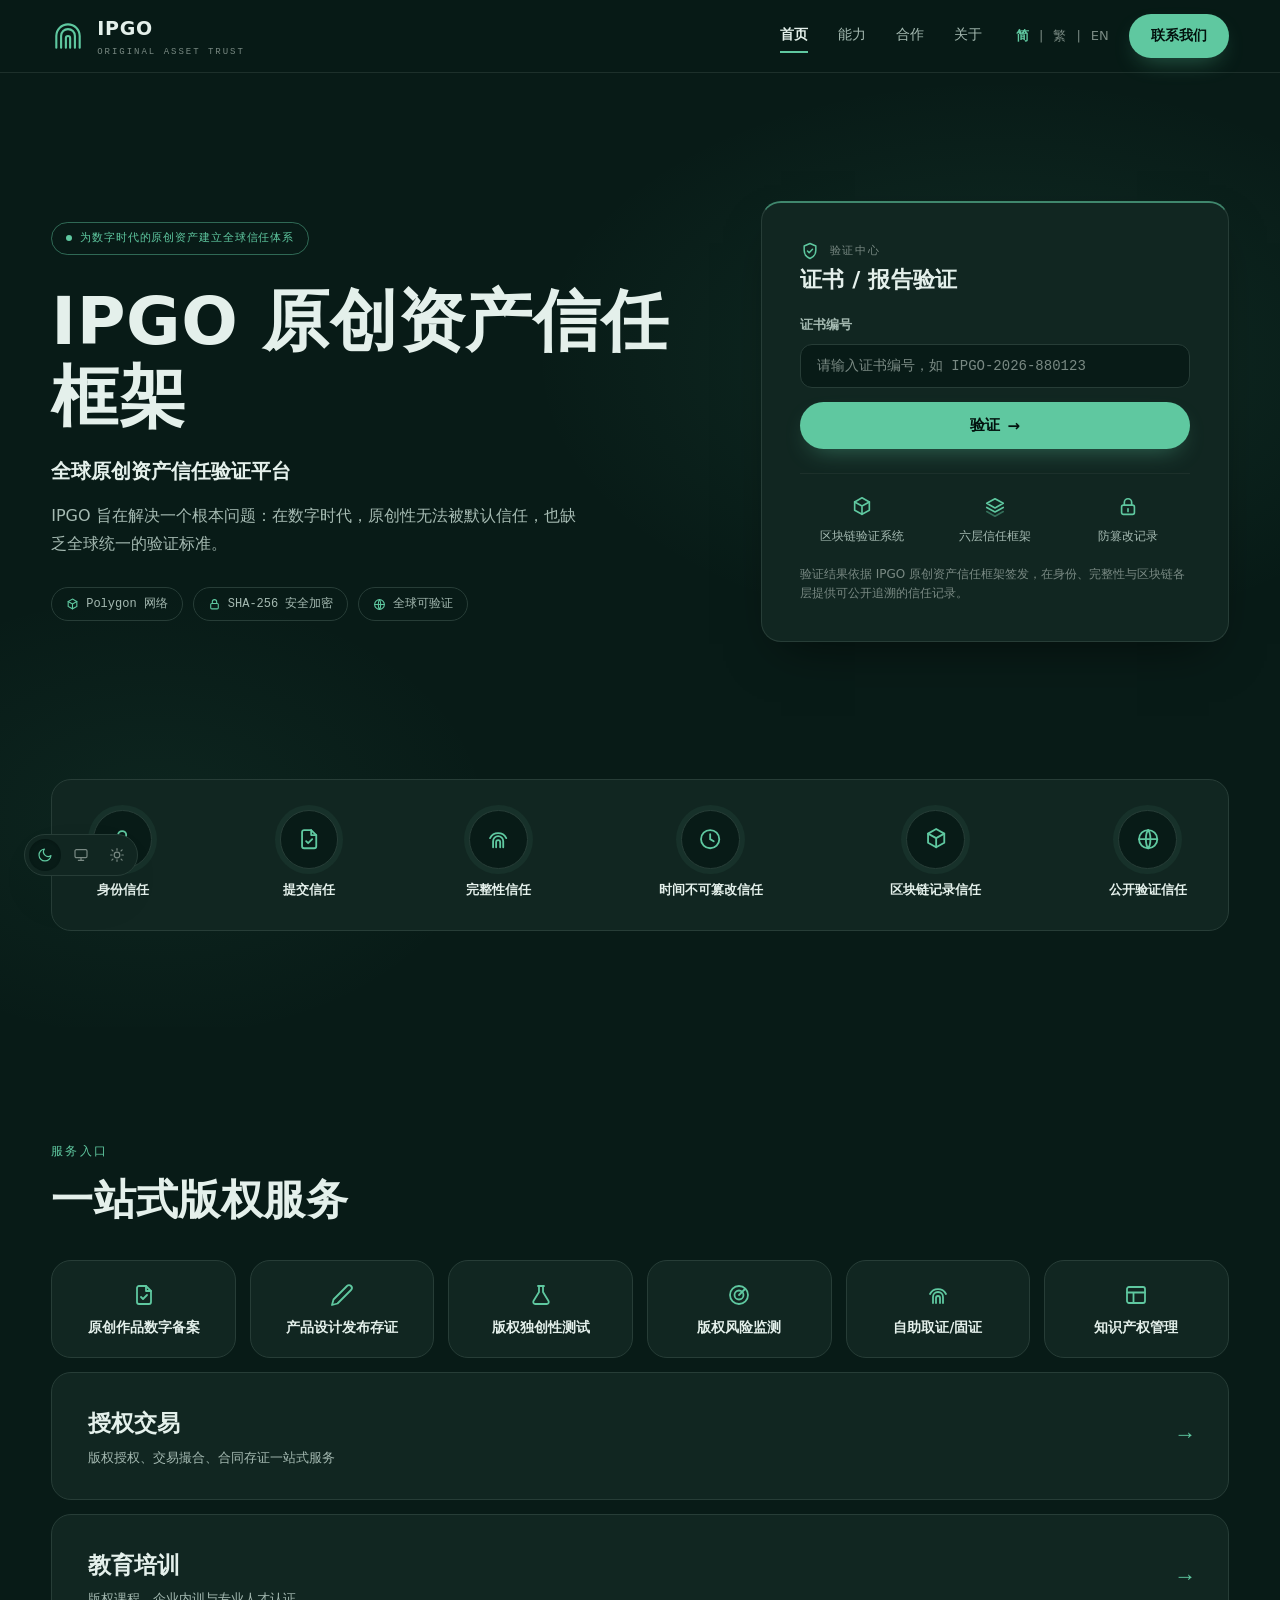
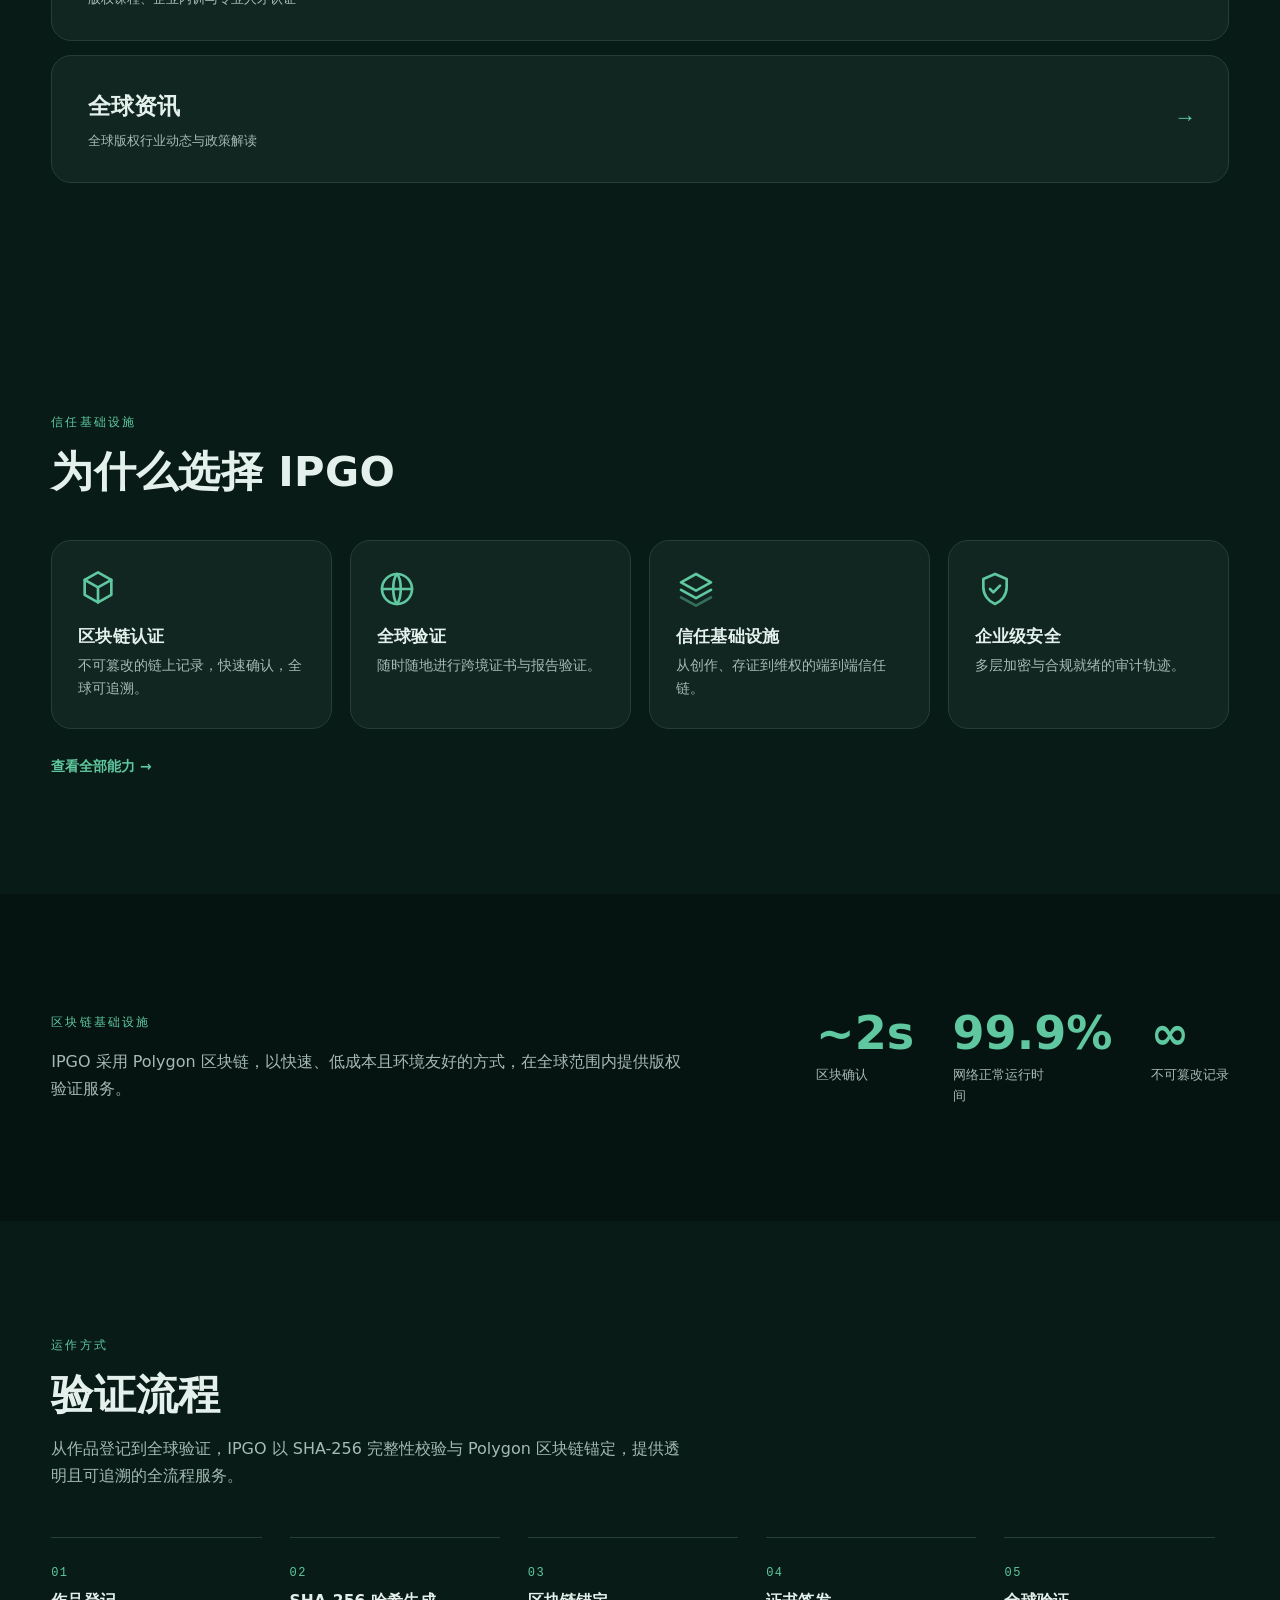
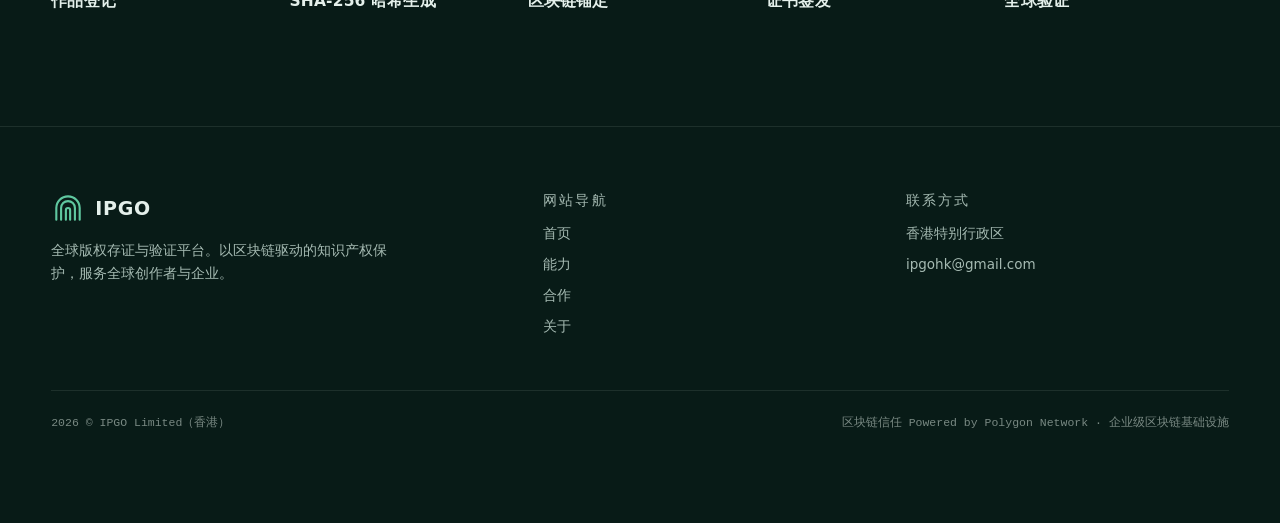
==== commit db1a0439: "首页六层信任移入 hero 长条卡片（左右对齐）；资源引用加版本号防缓存" ====
--- a/index.html
+++ b/index.html
@@ -5,8 +5,8 @@
 <meta name="viewport" content="width=device-width, initial-scale=1">
 <title>IPGO 原创资产信任框架 · 全球原创资产信任验证平台</title>
 <script>(function(){try{var t=localStorage.getItem('theme')||document.documentElement.getAttribute('data-default-theme')||'system';if(t==='light'||t==='dark')document.documentElement.setAttribute('data-theme',t);}catch(e){}})();</script>
-<link rel="stylesheet" href="assets/base.css">
-<link rel="stylesheet" href="assets/scheme.css">
+<link rel="stylesheet" href="assets/base.css?v=20260814">
+<link rel="stylesheet" href="assets/scheme.css?v=20260814">
 </head>
 <body>
 
@@ -97,6 +97,15 @@
         </div>
         <p class="card-note" data-i18n="card.note">验证结果依据 IPGO 原创资产信任框架签发，在身份、完整性与区块链各层提供可公开追溯的信任记录。</p>
       </div>
+
+      <div class="trust-bar rv">
+        <div class="trust-item"><div class="trust-icon"><svg viewBox="0 0 24 24" fill="none" stroke="currentColor" stroke-width="1.8" stroke-linecap="round"><circle cx="12" cy="8" r="4"/><path d="M4 21c1.5-4 5-5.5 8-5.5s6.5 1.5 8 5.5"/></svg></div><span class="trust-label" data-i18n="trust.1">身份信任</span></div>
+        <div class="trust-item"><div class="trust-icon"><svg viewBox="0 0 24 24" fill="none" stroke="currentColor" stroke-width="1.8" stroke-linecap="round" stroke-linejoin="round"><path d="M14 3H7a2 2 0 0 0-2 2v14a2 2 0 0 0 2 2h10a2 2 0 0 0 2-2V8z"/><path d="M14 3v5h5"/><path d="M9 14l2 2 4-4"/></svg></div><span class="trust-label" data-i18n="trust.2">提交信任</span></div>
+        <div class="trust-item"><div class="trust-icon"><svg viewBox="0 0 24 24" fill="none" stroke="currentColor" stroke-width="1.8" stroke-linecap="round"><path d="M7 20v-6a5 5 0 0 1 10 0v6"/><path d="M10 20v-5a2 2 0 0 1 4 0v5"/><path d="M4 11a9 9 0 0 1 16 0"/></svg></div><span class="trust-label" data-i18n="trust.3">完整性信任</span></div>
+        <div class="trust-item"><div class="trust-icon"><svg viewBox="0 0 24 24" fill="none" stroke="currentColor" stroke-width="1.8" stroke-linecap="round"><circle cx="12" cy="12" r="9"/><path d="M12 7v5l3.5 2"/></svg></div><span class="trust-label" data-i18n="trust.4">时间不可篡改信任</span></div>
+        <div class="trust-item"><div class="trust-icon"><svg viewBox="0 0 24 24" fill="none" stroke="currentColor" stroke-width="1.8" stroke-linecap="round" stroke-linejoin="round"><path d="M12 2l8 4.5v9L12 20l-8-4.5v-9z"/><path d="M12 11l8-4.5M12 11v9M12 11L4 6.5"/></svg></div><span class="trust-label" data-i18n="trust.5">区块链记录信任</span></div>
+        <div class="trust-item"><div class="trust-icon"><svg viewBox="0 0 24 24" fill="none" stroke="currentColor" stroke-width="1.8" stroke-linecap="round"><circle cx="12" cy="12" r="9"/><path d="M3 12h18M12 3c3 3.5 3 14 0 18M12 3c-3 3.5-3 14 0 18"/></svg></div><span class="trust-label" data-i18n="trust.6">公开验证信任</span></div>
+      </div>
     </div>
   </section>
 
@@ -143,19 +152,6 @@
           <span><span class="sw-title" data-i18n="svc.w3t">全球资讯</span><span class="sw-sub" style="display:block" data-i18n="svc.w3s">全球版权行业动态与政策解读</span></span>
           <span class="sw-arrow">→</span>
         </a>
-      </div>
-    </div>
-  </section>
-
-  <section class="trust-strip">
-    <div class="container">
-      <div class="trust-grid">
-        <div class="trust-item rv"><div class="trust-icon"><svg viewBox="0 0 24 24" fill="none" stroke="currentColor" stroke-width="1.8" stroke-linecap="round"><circle cx="12" cy="8" r="4"/><path d="M4 21c1.5-4 5-5.5 8-5.5s6.5 1.5 8 5.5"/></svg></div><span class="trust-label" data-i18n="trust.1">身份信任</span></div>
-        <div class="trust-item rv"><div class="trust-icon"><svg viewBox="0 0 24 24" fill="none" stroke="currentColor" stroke-width="1.8" stroke-linecap="round" stroke-linejoin="round"><path d="M14 3H7a2 2 0 0 0-2 2v14a2 2 0 0 0 2 2h10a2 2 0 0 0 2-2V8z"/><path d="M14 3v5h5"/><path d="M9 14l2 2 4-4"/></svg></div><span class="trust-label" data-i18n="trust.2">提交信任</span></div>
-        <div class="trust-item rv"><div class="trust-icon"><svg viewBox="0 0 24 24" fill="none" stroke="currentColor" stroke-width="1.8" stroke-linecap="round"><path d="M7 20v-6a5 5 0 0 1 10 0v6"/><path d="M10 20v-5a2 2 0 0 1 4 0v5"/><path d="M4 11a9 9 0 0 1 16 0"/></svg></div><span class="trust-label" data-i18n="trust.3">完整性信任</span></div>
-        <div class="trust-item rv"><div class="trust-icon"><svg viewBox="0 0 24 24" fill="none" stroke="currentColor" stroke-width="1.8" stroke-linecap="round"><circle cx="12" cy="12" r="9"/><path d="M12 7v5l3.5 2"/></svg></div><span class="trust-label" data-i18n="trust.4">时间不可篡改信任</span></div>
-        <div class="trust-item rv"><div class="trust-icon"><svg viewBox="0 0 24 24" fill="none" stroke="currentColor" stroke-width="1.8" stroke-linecap="round" stroke-linejoin="round"><path d="M12 2l8 4.5v9L12 20l-8-4.5v-9z"/><path d="M12 11l8-4.5M12 11v9M12 11L4 6.5"/></svg></div><span class="trust-label" data-i18n="trust.5">区块链记录信任</span></div>
-        <div class="trust-item rv"><div class="trust-icon"><svg viewBox="0 0 24 24" fill="none" stroke="currentColor" stroke-width="1.8" stroke-linecap="round"><circle cx="12" cy="12" r="9"/><path d="M3 12h18M12 3c3 3.5 3 14 0 18M12 3c-3 3.5-3 14 0 18"/></svg></div><span class="trust-label" data-i18n="trust.6">公开验证信任</span></div>
       </div>
     </div>
   </section>
@@ -255,6 +251,6 @@
   </div>
 </footer>
 
-<script src="assets/shared.js"></script>
+<script src="assets/shared.js?v=20260814"></script>
 </body>
 </html>
--- a/assets/base.css
+++ b/assets/base.css
@@ -192,17 +192,27 @@
   display: grid; grid-template-columns: repeat(6, 1fr); gap: 18px;
   padding: clamp(36px, 5vw, 56px) 0;
 }
-.trust-item { display: grid; justify-items: center; gap: 16px; text-align: center; }
+/* Hero 底部：六层信任长条卡片（左右对齐撑满整行） */
+.trust-bar {
+  grid-column: 1 / -1;
+  display: flex; justify-content: space-between; align-items: flex-start; gap: 14px;
+  margin-top: clamp(40px, 5vw, 60px);
+  padding: clamp(22px, 2.6vw, 30px) clamp(18px, 3.2vw, 44px);
+  background: var(--surface);
+  border: 1px solid var(--border);
+  border-radius: var(--radius);
+}
+.trust-item { display: grid; justify-items: center; gap: 12px; text-align: center; }
 .trust-icon {
-  width: clamp(76px, 7.5vw, 98px); height: clamp(76px, 7.5vw, 98px); border-radius: 50%;
+  width: clamp(54px, 4.6vw, 64px); height: clamp(54px, 4.6vw, 64px); border-radius: 50%;
   display: grid; place-items: center;
   border: 1px solid var(--border);
-  background: var(--surface);
+  background: var(--bg);
   color: var(--accent);
-  box-shadow: inset 0 0 0 6px color-mix(in oklch, var(--accent) 7%, transparent);
-}
-.trust-icon svg { width: clamp(28px, 2.6vw, 36px); height: clamp(28px, 2.6vw, 36px); }
-.trust-label { font-size: 14px; font-weight: 600; color: var(--text); line-height: 1.45; }
+  box-shadow: inset 0 0 0 4px color-mix(in oklch, var(--accent) 7%, transparent);
+}
+.trust-icon svg { width: clamp(22px, 1.9vw, 26px); height: clamp(22px, 1.9vw, 26px); }
+.trust-label { font-size: 13px; font-weight: 600; color: var(--text); line-height: 1.45; }
 
 /* Why 卡片 */
 .cards-4 { display: grid; grid-template-columns: repeat(auto-fit, minmax(230px, 1fr)); gap: 18px; margin-top: 44px; }
@@ -398,6 +408,10 @@
 @media (max-width: 960px) {
   .svc-grid { grid-template-columns: repeat(3, 1fr); }
   .svc-detail { grid-template-columns: 44px 1fr; }
+  .trust-bar { display: grid; grid-template-columns: repeat(3, 1fr); row-gap: 24px; justify-content: initial; }
+}
+@media (max-width: 560px) {
+  .trust-bar { grid-template-columns: repeat(2, 1fr); }
 }
 @media (max-width: 560px) {
   .svc-grid { grid-template-columns: repeat(2, 1fr); }
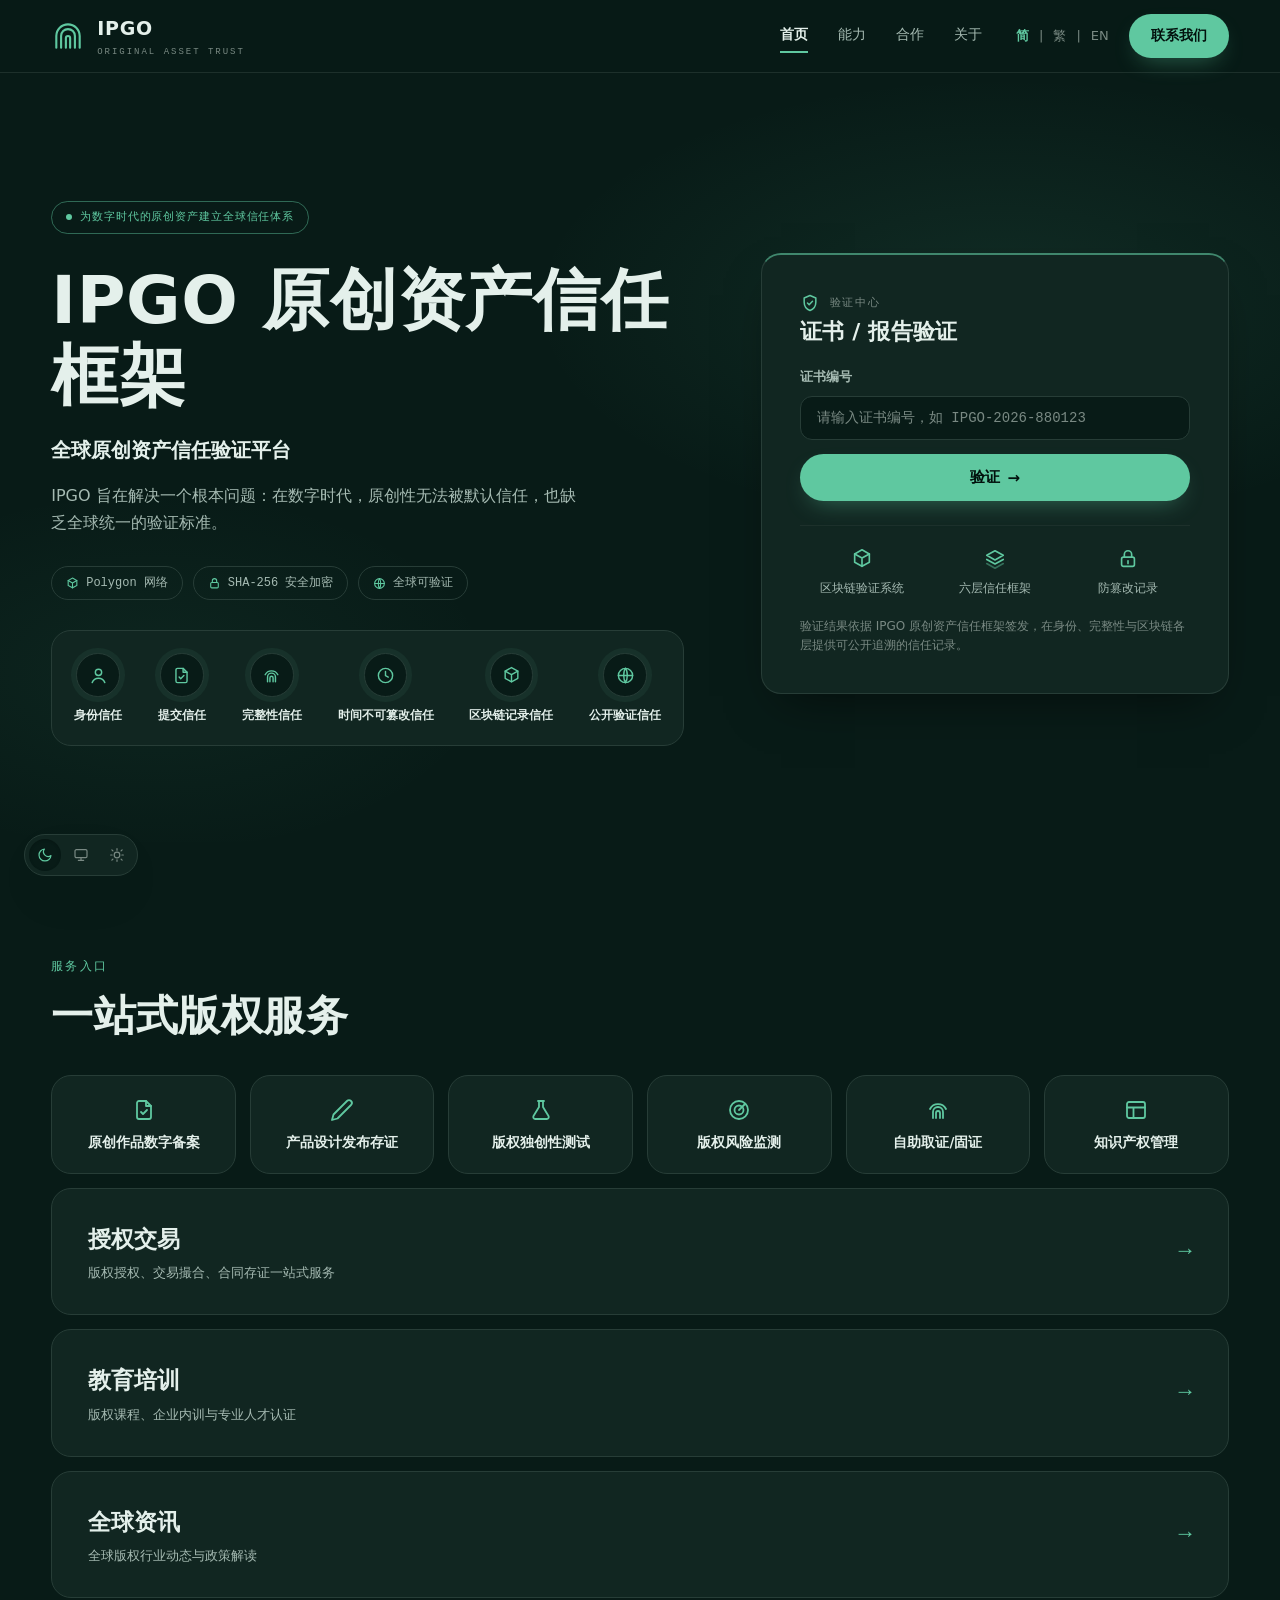
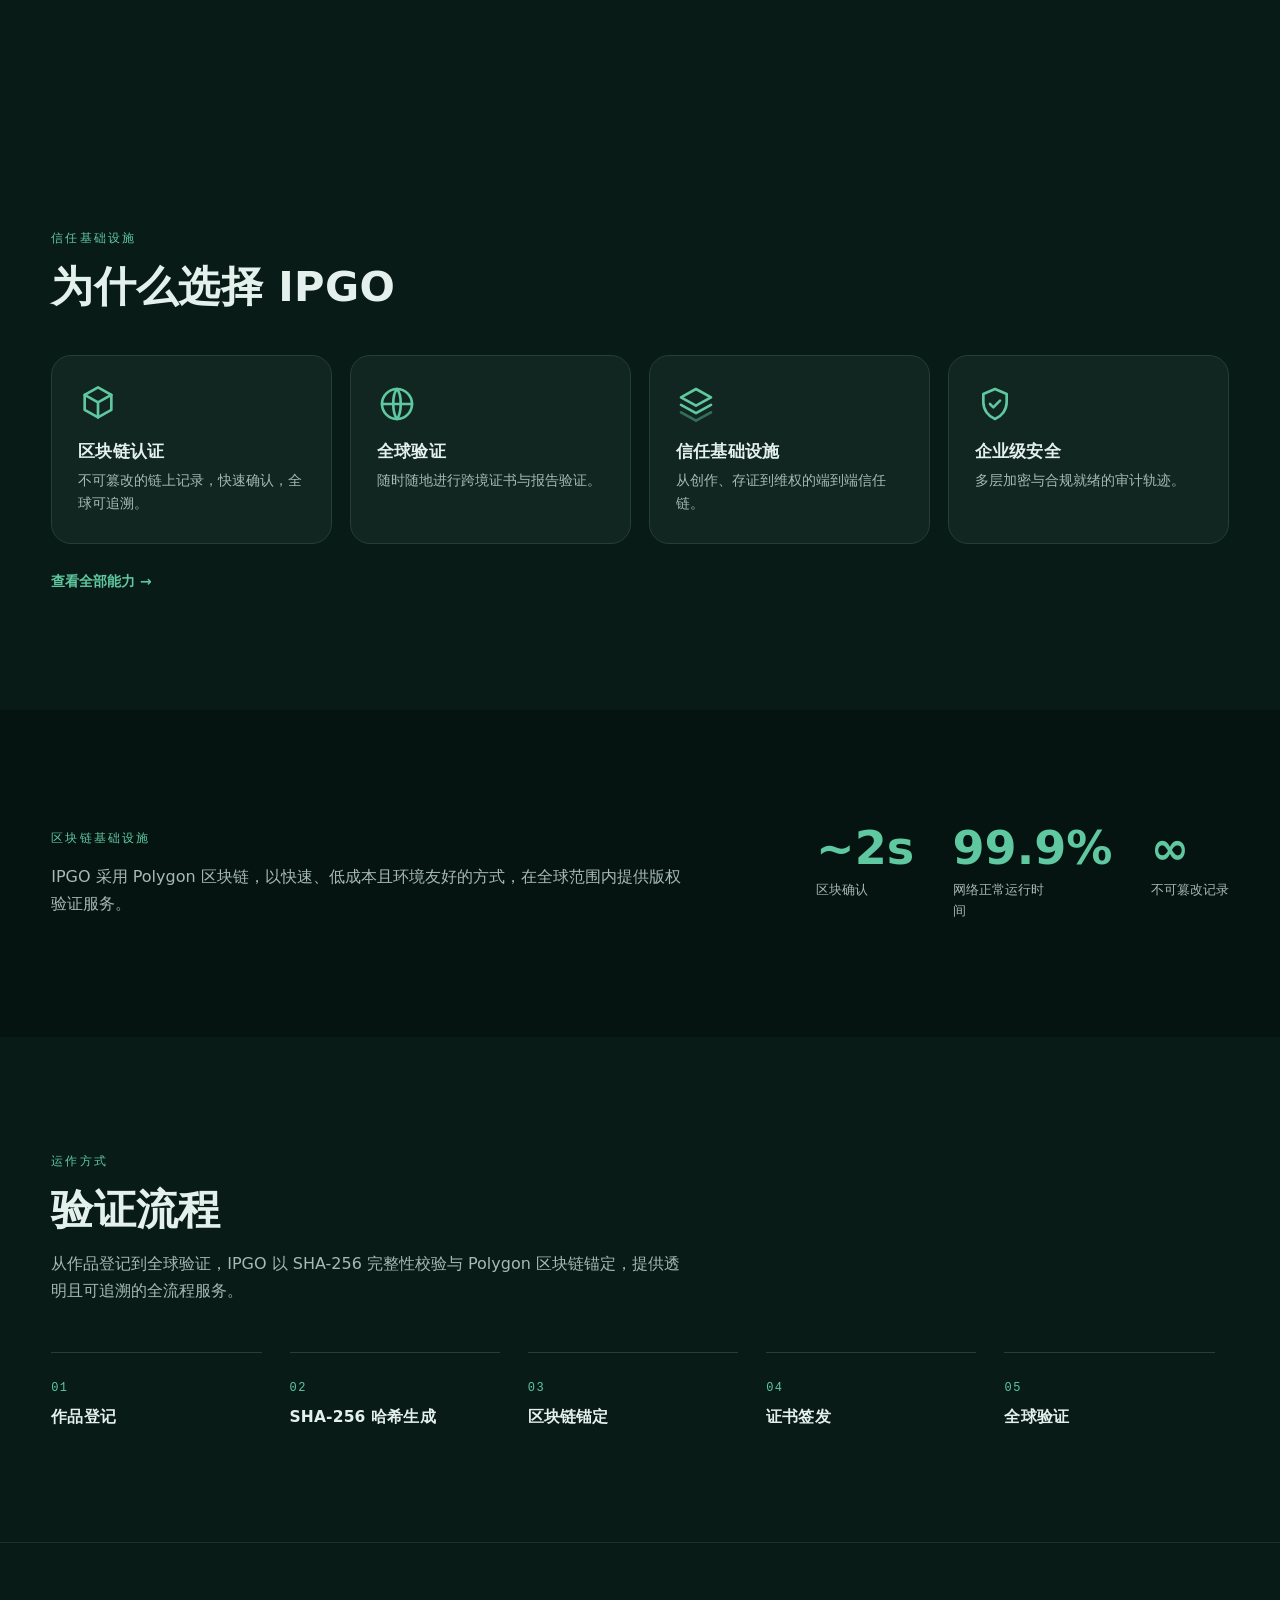
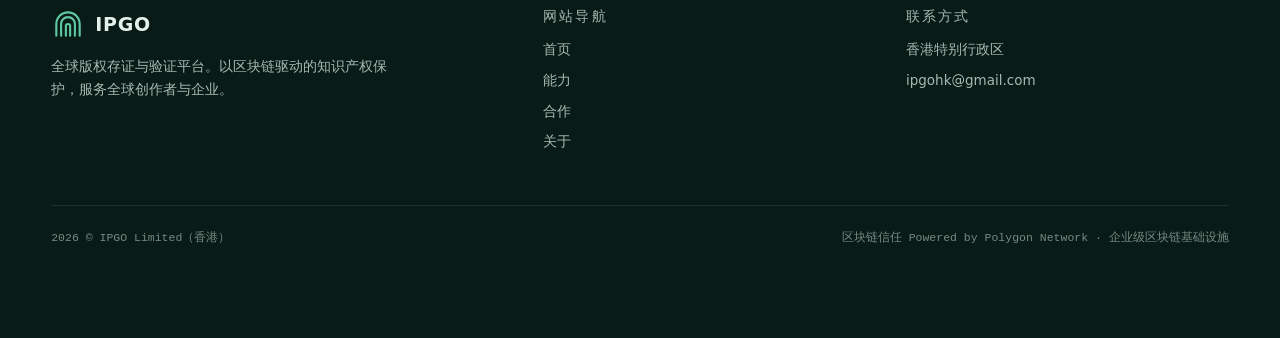
==== commit c307177d: "六层信任长条收窄至 hero 左栏（chips 下方，与左栏同宽）" ====
--- a/index.html
+++ b/index.html
@@ -51,6 +51,14 @@
           <span class="chip"><svg viewBox="0 0 24 24" fill="none" stroke="currentColor" stroke-width="2" stroke-linecap="round"><rect x="5" y="10" width="14" height="10" rx="2"/><path d="M8 10V7a4 4 0 0 1 8 0v3"/></svg><span data-i18n="hero.chip2">SHA-256 安全加密</span></span>
           <span class="chip"><svg viewBox="0 0 24 24" fill="none" stroke="currentColor" stroke-width="2" stroke-linecap="round"><circle cx="12" cy="12" r="9"/><path d="M3 12h18M12 3c3 3.5 3 14 0 18M12 3c-3 3.5-3 14 0 18"/></svg><span data-i18n="hero.chip3">全球可验证</span></span>
         </div>
+        <div class="trust-bar rv">
+          <div class="trust-item"><div class="trust-icon"><svg viewBox="0 0 24 24" fill="none" stroke="currentColor" stroke-width="1.8" stroke-linecap="round"><circle cx="12" cy="8" r="4"/><path d="M4 21c1.5-4 5-5.5 8-5.5s6.5 1.5 8 5.5"/></svg></div><span class="trust-label" data-i18n="trust.1">身份信任</span></div>
+          <div class="trust-item"><div class="trust-icon"><svg viewBox="0 0 24 24" fill="none" stroke="currentColor" stroke-width="1.8" stroke-linecap="round" stroke-linejoin="round"><path d="M14 3H7a2 2 0 0 0-2 2v14a2 2 0 0 0 2 2h10a2 2 0 0 0 2-2V8z"/><path d="M14 3v5h5"/><path d="M9 14l2 2 4-4"/></svg></div><span class="trust-label" data-i18n="trust.2">提交信任</span></div>
+          <div class="trust-item"><div class="trust-icon"><svg viewBox="0 0 24 24" fill="none" stroke="currentColor" stroke-width="1.8" stroke-linecap="round"><path d="M7 20v-6a5 5 0 0 1 10 0v6"/><path d="M10 20v-5a2 2 0 0 1 4 0v5"/><path d="M4 11a9 9 0 0 1 16 0"/></svg></div><span class="trust-label" data-i18n="trust.3">完整性信任</span></div>
+          <div class="trust-item"><div class="trust-icon"><svg viewBox="0 0 24 24" fill="none" stroke="currentColor" stroke-width="1.8" stroke-linecap="round"><circle cx="12" cy="12" r="9"/><path d="M12 7v5l3.5 2"/></svg></div><span class="trust-label" data-i18n="trust.4">时间不可篡改信任</span></div>
+          <div class="trust-item"><div class="trust-icon"><svg viewBox="0 0 24 24" fill="none" stroke="currentColor" stroke-width="1.8" stroke-linecap="round" stroke-linejoin="round"><path d="M12 2l8 4.5v9L12 20l-8-4.5v-9z"/><path d="M12 11l8-4.5M12 11v9M12 11L4 6.5"/></svg></div><span class="trust-label" data-i18n="trust.5">区块链记录信任</span></div>
+          <div class="trust-item"><div class="trust-icon"><svg viewBox="0 0 24 24" fill="none" stroke="currentColor" stroke-width="1.8" stroke-linecap="round"><circle cx="12" cy="12" r="9"/><path d="M3 12h18M12 3c3 3.5 3 14 0 18M12 3c-3 3.5-3 14 0 18"/></svg></div><span class="trust-label" data-i18n="trust.6">公开验证信任</span></div>
+        </div>
       </div>
 
       <div class="verify-card rv">
@@ -97,15 +105,6 @@
         </div>
         <p class="card-note" data-i18n="card.note">验证结果依据 IPGO 原创资产信任框架签发，在身份、完整性与区块链各层提供可公开追溯的信任记录。</p>
       </div>
-
-      <div class="trust-bar rv">
-        <div class="trust-item"><div class="trust-icon"><svg viewBox="0 0 24 24" fill="none" stroke="currentColor" stroke-width="1.8" stroke-linecap="round"><circle cx="12" cy="8" r="4"/><path d="M4 21c1.5-4 5-5.5 8-5.5s6.5 1.5 8 5.5"/></svg></div><span class="trust-label" data-i18n="trust.1">身份信任</span></div>
-        <div class="trust-item"><div class="trust-icon"><svg viewBox="0 0 24 24" fill="none" stroke="currentColor" stroke-width="1.8" stroke-linecap="round" stroke-linejoin="round"><path d="M14 3H7a2 2 0 0 0-2 2v14a2 2 0 0 0 2 2h10a2 2 0 0 0 2-2V8z"/><path d="M14 3v5h5"/><path d="M9 14l2 2 4-4"/></svg></div><span class="trust-label" data-i18n="trust.2">提交信任</span></div>
-        <div class="trust-item"><div class="trust-icon"><svg viewBox="0 0 24 24" fill="none" stroke="currentColor" stroke-width="1.8" stroke-linecap="round"><path d="M7 20v-6a5 5 0 0 1 10 0v6"/><path d="M10 20v-5a2 2 0 0 1 4 0v5"/><path d="M4 11a9 9 0 0 1 16 0"/></svg></div><span class="trust-label" data-i18n="trust.3">完整性信任</span></div>
-        <div class="trust-item"><div class="trust-icon"><svg viewBox="0 0 24 24" fill="none" stroke="currentColor" stroke-width="1.8" stroke-linecap="round"><circle cx="12" cy="12" r="9"/><path d="M12 7v5l3.5 2"/></svg></div><span class="trust-label" data-i18n="trust.4">时间不可篡改信任</span></div>
-        <div class="trust-item"><div class="trust-icon"><svg viewBox="0 0 24 24" fill="none" stroke="currentColor" stroke-width="1.8" stroke-linecap="round" stroke-linejoin="round"><path d="M12 2l8 4.5v9L12 20l-8-4.5v-9z"/><path d="M12 11l8-4.5M12 11v9M12 11L4 6.5"/></svg></div><span class="trust-label" data-i18n="trust.5">区块链记录信任</span></div>
-        <div class="trust-item"><div class="trust-icon"><svg viewBox="0 0 24 24" fill="none" stroke="currentColor" stroke-width="1.8" stroke-linecap="round"><circle cx="12" cy="12" r="9"/><path d="M3 12h18M12 3c3 3.5 3 14 0 18M12 3c-3 3.5-3 14 0 18"/></svg></div><span class="trust-label" data-i18n="trust.6">公开验证信任</span></div>
-      </div>
     </div>
   </section>
 
--- a/assets/base.css
+++ b/assets/base.css
@@ -192,27 +192,26 @@
   display: grid; grid-template-columns: repeat(6, 1fr); gap: 18px;
   padding: clamp(36px, 5vw, 56px) 0;
 }
-/* Hero 底部：六层信任长条卡片（左右对齐撑满整行） */
+/* Hero 左栏：六层信任长条卡片（与左栏同宽，6 项左右对齐） */
 .trust-bar {
-  grid-column: 1 / -1;
-  display: flex; justify-content: space-between; align-items: flex-start; gap: 14px;
-  margin-top: clamp(40px, 5vw, 60px);
-  padding: clamp(22px, 2.6vw, 30px) clamp(18px, 3.2vw, 44px);
+  display: flex; justify-content: space-between; align-items: flex-start; gap: 6px;
+  margin-top: 30px;
+  padding: clamp(16px, 1.8vw, 22px) clamp(14px, 1.8vw, 22px);
   background: var(--surface);
   border: 1px solid var(--border);
   border-radius: var(--radius);
 }
-.trust-item { display: grid; justify-items: center; gap: 12px; text-align: center; }
+.trust-item { display: grid; justify-items: center; gap: 10px; text-align: center; min-width: 0; }
 .trust-icon {
-  width: clamp(54px, 4.6vw, 64px); height: clamp(54px, 4.6vw, 64px); border-radius: 50%;
+  width: clamp(38px, 3.4vw, 46px); height: clamp(38px, 3.4vw, 46px); border-radius: 50%;
   display: grid; place-items: center;
   border: 1px solid var(--border);
   background: var(--bg);
   color: var(--accent);
-  box-shadow: inset 0 0 0 4px color-mix(in oklch, var(--accent) 7%, transparent);
-}
-.trust-icon svg { width: clamp(22px, 1.9vw, 26px); height: clamp(22px, 1.9vw, 26px); }
-.trust-label { font-size: 13px; font-weight: 600; color: var(--text); line-height: 1.45; }
+  box-shadow: inset 0 0 0 3px color-mix(in oklch, var(--accent) 7%, transparent);
+}
+.trust-icon svg { width: clamp(16px, 1.5vw, 19px); height: clamp(16px, 1.5vw, 19px); }
+.trust-label { font-size: 11.5px; font-weight: 600; color: var(--text); line-height: 1.4; white-space: nowrap; }
 
 /* Why 卡片 */
 .cards-4 { display: grid; grid-template-columns: repeat(auto-fit, minmax(230px, 1fr)); gap: 18px; margin-top: 44px; }
